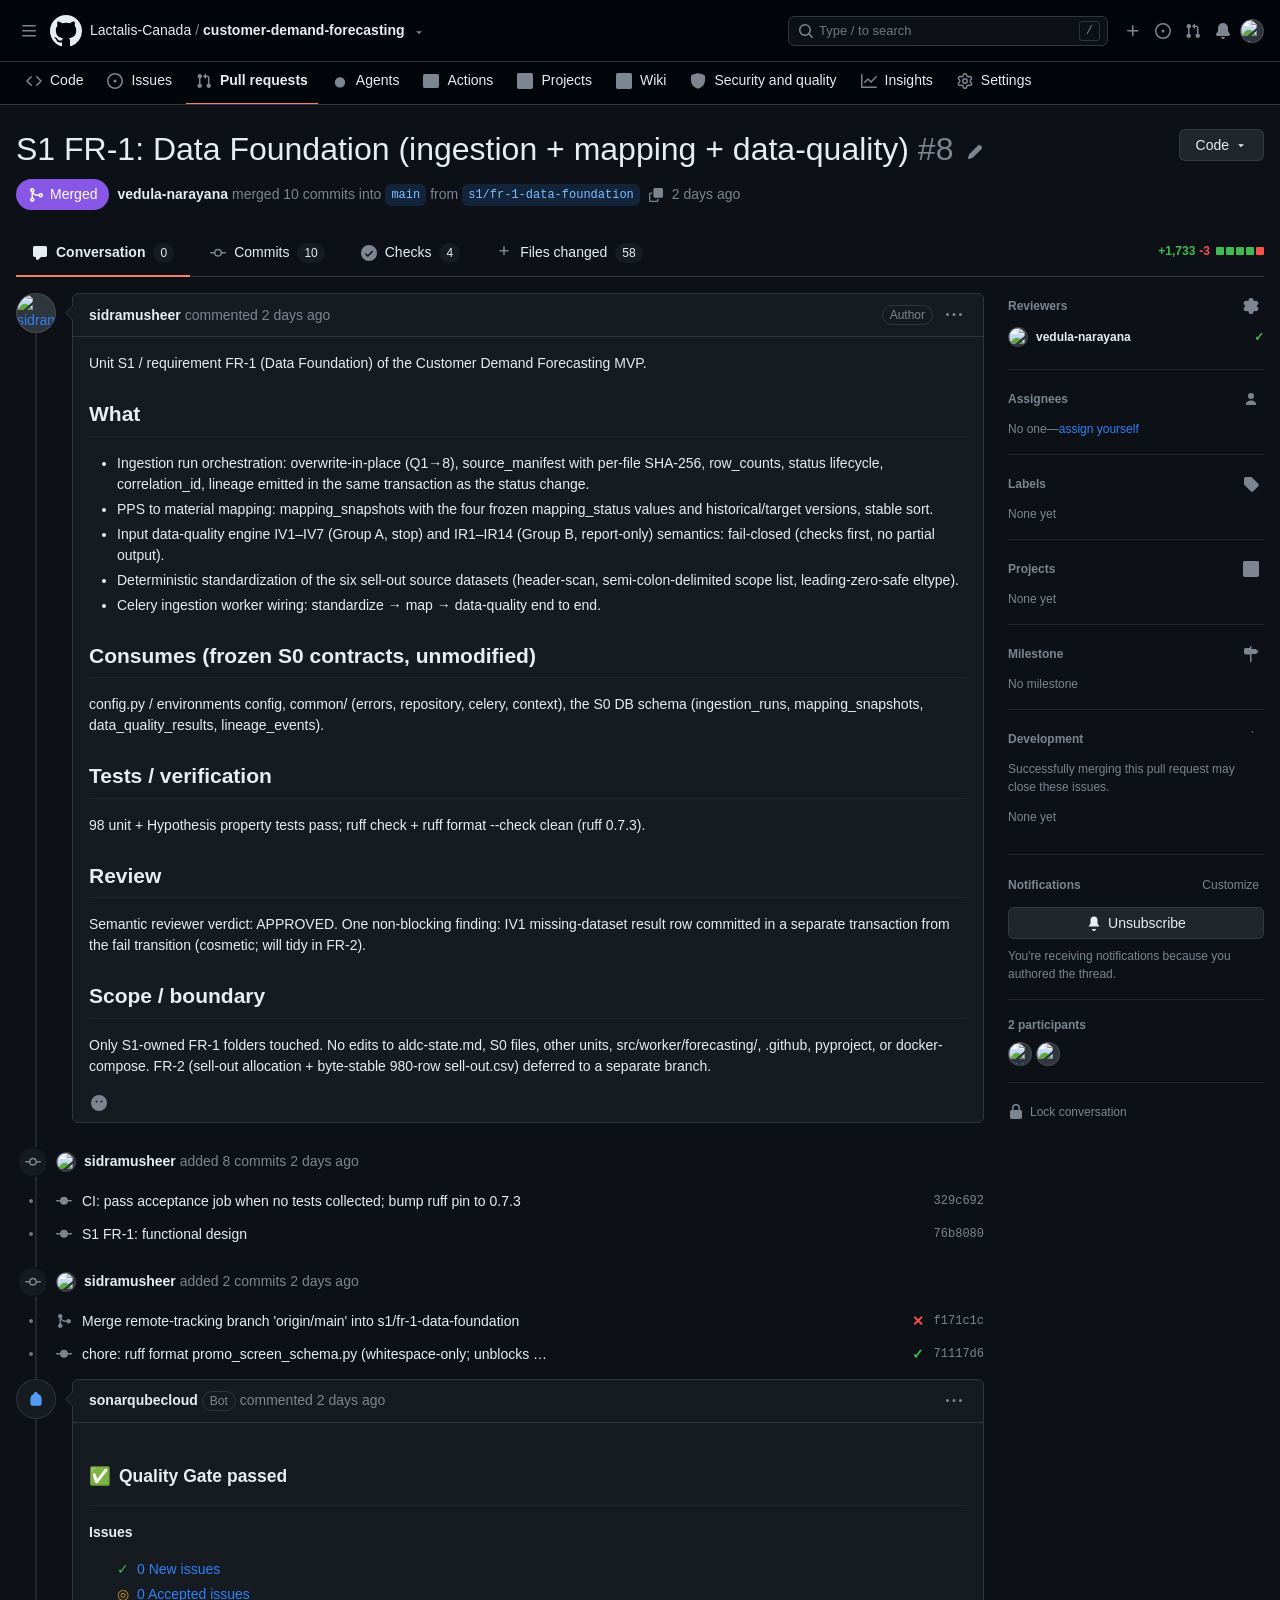
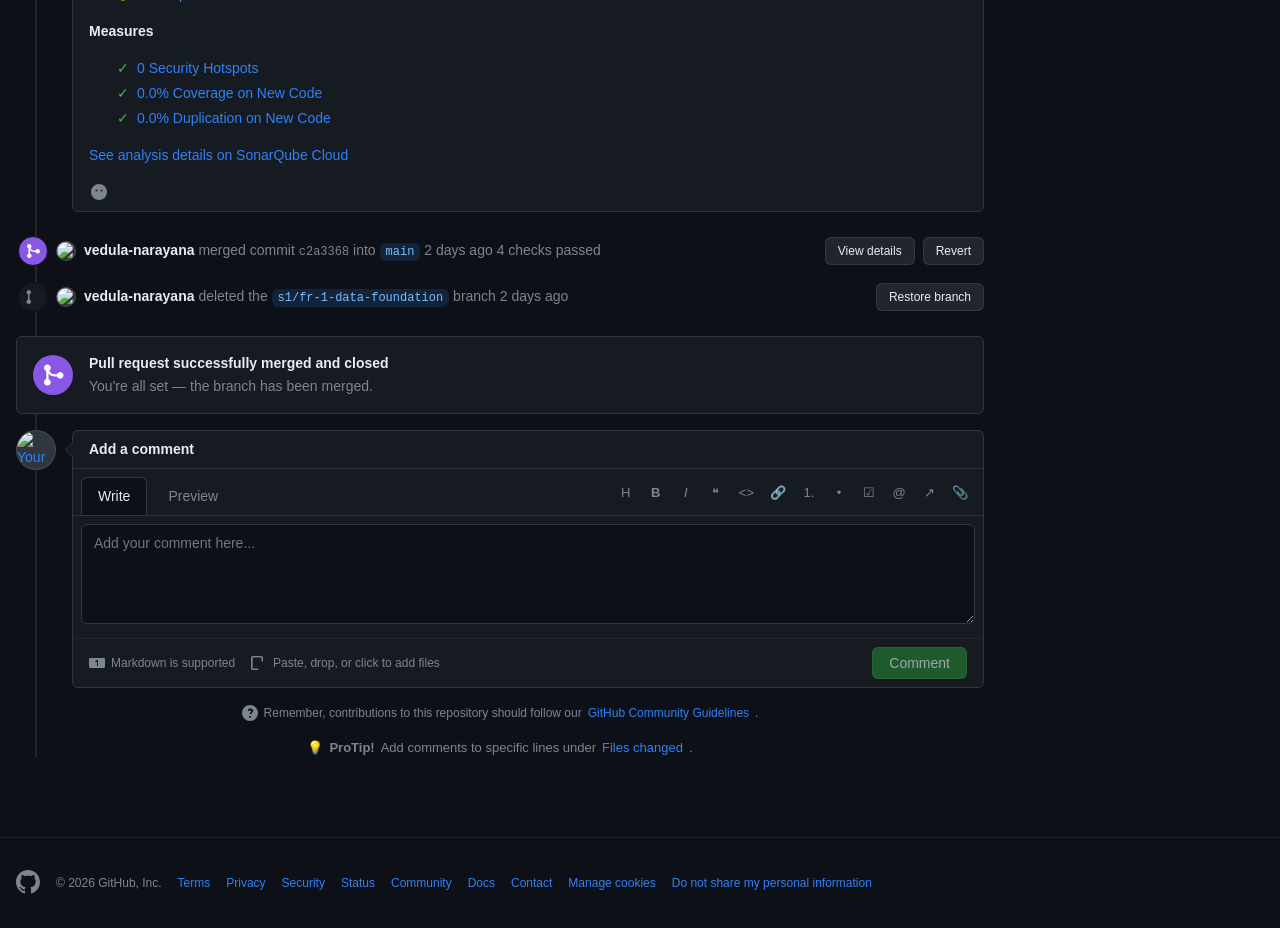
==== index.html @ 26c80333 "Add files via upload" ====
<!DOCTYPE html>
<html lang="en" data-color-mode="dark">
<head>
  <meta charset="UTF-8" />
  <meta name="viewport" content="width=device-width, initial-scale=1.0" />
  <title>S1 FR-1: Data Foundation (ingestion + mapping + data-quality) by sidramusheer · Pull Request #8</title>
  <link rel="stylesheet" href="styles.css" />
  <link rel="preconnect" href="https://fonts.googleapis.com" />
</head>
<body class="logged-in">
  <!-- ============================ GLOBAL HEADER ============================ -->
  <header class="gh-header" role="banner">
    <div class="gh-header__left">
      <button class="gh-icon-btn" aria-label="Open global navigation menu">
        <svg viewBox="0 0 16 16" width="16" height="16" aria-hidden="true"><path d="M1 2.75A.75.75 0 0 1 1.75 2h12.5a.75.75 0 0 1 0 1.5H1.75A.75.75 0 0 1 1 2.75Zm0 5A.75.75 0 0 1 1.75 7h12.5a.75.75 0 0 1 0 1.5H1.75A.75.75 0 0 1 1 7.75ZM1.75 12h12.5a.75.75 0 0 1 0 1.5H1.75a.75.75 0 0 1 0-1.5Z"/></svg>
      </button>
      <a class="gh-header__logo" href="#" aria-label="Homepage">
        <svg height="32" viewBox="0 0 16 16" width="32" aria-hidden="true"><path d="M8 0C3.58 0 0 3.58 0 8c0 3.54 2.29 6.53 5.47 7.59.4.07.55-.17.55-.38 0-.19-.01-.82-.01-1.49-2.01.37-2.53-.49-2.69-.94-.09-.23-.48-.94-.82-1.13-.28-.15-.68-.52-.01-.53.63-.01 1.08.58 1.23.82.72 1.21 1.87.87 2.33.66.07-.52.28-.87.51-1.07-1.78-.2-3.64-.89-3.64-3.95 0-.87.31-1.59.82-2.15-.08-.2-.36-1.02.08-2.12 0 0 .67-.21 2.2.82.64-.18 1.32-.27 2-.27.68 0 1.36.09 2 .27 1.53-1.04 2.2-.82 2.2-.82.44 1.1.16 1.92.08 2.12.51.56.82 1.27.82 2.15 0 3.07-1.87 3.75-3.65 3.95.29.25.54.73.54 1.48 0 1.07-.01 1.93-.01 2.2 0 .21.15.46.55.38A8.013 8.013 0 0 0 16 8c0-4.42-3.58-8-8-8Z"/></svg>
      </a>
      <nav class="gh-breadcrumb" aria-label="Repository">
        <a href="#" class="gh-breadcrumb__owner">Lactalis-Canada</a>
        <span class="gh-breadcrumb__sep">/</span>
        <a href="#" class="gh-breadcrumb__repo">customer-demand-forecasting</a>
        <button class="gh-branch-btn" aria-haspopup="true">
          <svg viewBox="0 0 16 16" width="12" height="12" aria-hidden="true"><path d="m4.427 7.427 3.396 3.396a.25.25 0 0 0 .354 0l3.396-3.396A.25.25 0 0 0 11.396 7H4.604a.25.25 0 0 0-.177.427Z"/></svg>
        </button>
      </nav>
    </div>
    <div class="gh-header__right">
      <div class="gh-search">
        <svg class="gh-search__icon" viewBox="0 0 16 16" width="16" height="16" aria-hidden="true"><path d="M10.68 11.74a6 6 0 0 1-7.922-8.982 6 6 0 0 1 8.982 7.922l3.04 3.04a.749.749 0 0 1-.326 1.275.749.749 0 0 1-.734-.215ZM11.5 7a4.499 4.499 0 1 0-8.997 0A4.499 4.499 0 0 0 11.5 7Z"/></svg>
        <input type="text" class="gh-search__input" placeholder="Type / to search" aria-label="Search" />
        <kbd class="gh-search__kbd">/</kbd>
      </div>
      <div class="gh-header__actions">
        <button class="gh-icon-btn" aria-label="Create new">
          <svg viewBox="0 0 16 16" width="16" height="16" aria-hidden="true"><path d="M7.75 2a.75.75 0 0 1 .75.75V7h4.25a.75.75 0 0 1 0 1.5H8.5v4.25a.75.75 0 0 1-1.5 0V8.5H2.75a.75.75 0 0 1 0-1.5H7V2.75A.75.75 0 0 1 7.75 2Z"/></svg>
        </button>
        <button class="gh-icon-btn" aria-label="Issues">
          <svg viewBox="0 0 16 16" width="16" height="16" aria-hidden="true"><path d="M8 9.5a1.5 1.5 0 1 0 0-3 1.5 1.5 0 0 0 0 3Z"/><path d="M8 0a8 8 0 1 1 0 16A8 8 0 0 1 8 0ZM1.5 8a6.5 6.5 0 1 0 13 0 6.5 6.5 0 0 0-13 0Z"/></svg>
        </button>
        <button class="gh-icon-btn" aria-label="Pull requests">
          <svg viewBox="0 0 16 16" width="16" height="16" aria-hidden="true"><path d="M1.5 3.25a2.25 2.25 0 1 1 3 2.122v5.256a2.251 2.251 0 1 1-1.5 0V5.372A2.25 2.25 0 0 1 1.5 3.25Zm5.677-.177L9.573.677A.25.25 0 0 1 10 .854V2.5h1A2.5 2.5 0 0 1 13.5 5v5.628a2.251 2.251 0 1 1-1.5 0V5a1 1 0 0 0-1-1h-1v1.646a.25.25 0 0 1-.427.177L7.177 3.427a.25.25 0 0 1 0-.354Z"/></svg>
        </button>
        <button class="gh-icon-btn" aria-label="Notifications">
          <svg viewBox="0 0 16 16" width="16" height="16" aria-hidden="true"><path d="M8 16a2 2 0 0 0 1.985-1.75c.017-.137-.097-.25-.235-.25h-3.5c-.138 0-.252.113-.235.25A2 2 0 0 0 8 16ZM3 5a5 5 0 0 1 10 0v2.947c0 .05.015.098.042.139l1.703 2.555A1.519 1.519 0 0 1 13.482 13H2.518a1.516 1.516 0 0 1-1.263-2.36l1.703-2.554A.255.255 0 0 0 3 7.947Z"/></svg>
        </button>
        <img class="gh-avatar gh-avatar--sm" src="https://avatars.githubusercontent.com/u/0?v=4" alt="Your avatar" onerror="this.style.background='#30363d';this.removeAttribute('src')" />
      </div>
    </div>
  </header>

  <!-- ============================ REPO NAV ============================ -->
  <nav class="gh-reponav" aria-label="Repository">
    <ul class="gh-reponav__list">
      <li><a href="#" class="gh-reponav__item"><svg viewBox="0 0 16 16" width="16" height="16" aria-hidden="true"><path d="M4.72 3.22a.75.75 0 0 1 1.06 1.06L2.06 8l3.72 3.72a.75.75 0 1 1-1.06 1.06L.47 8.53a.75.75 0 0 1 0-1.06Zm6.56 0a.75.75 0 1 0-1.06 1.06L13.94 8l-3.72 3.72a.75.75 0 1 0 1.06 1.06l4.25-4.25a.75.75 0 0 0 0-1.06Z"/></svg> Code</a></li>
      <li><a href="#" class="gh-reponav__item"><svg viewBox="0 0 16 16" width="16" height="16" aria-hidden="true"><path d="M8 9.5a1.5 1.5 0 1 0 0-3 1.5 1.5 0 0 0 0 3Z"/><path d="M8 0a8 8 0 1 1 0 16A8 8 0 0 1 8 0ZM1.5 8a6.5 6.5 0 1 0 13 0 6.5 6.5 0 0 0-13 0Z"/></svg> Issues</a></li>
      <li><a href="#" class="gh-reponav__item gh-reponav__item--active"><svg viewBox="0 0 16 16" width="16" height="16" aria-hidden="true"><path d="M1.5 3.25a2.25 2.25 0 1 1 3 2.122v5.256a2.251 2.251 0 1 1-1.5 0V5.372A2.25 2.25 0 0 1 1.5 3.25Zm5.677-.177L9.573.677A.25.25 0 0 1 10 .854V2.5h1A2.5 2.5 0 0 1 13.5 5v5.628a2.251 2.251 0 1 1-1.5 0V5a1 1 0 0 0-1-1h-1v1.646a.25.25 0 0 1-.427.177L7.177 3.427a.25.25 0 0 1 0-.354Z"/></svg> Pull requests</a></li>
      <li><a href="#" class="gh-reponav__item"><svg viewBox="0 0 16 16" width="16" height="16" aria-hidden="true"><path d="M7.998 14.5c2.832 0 5.123-2.291 5.123-5.123 0-2.832-2.291-5.123-5.123-5.123S2.875 6.545 2.875 9.377c0 2.832 2.291 5.123 5.123 5.123Z"/></svg> Agents</a></li>
      <li><a href="#" class="gh-reponav__item"><svg viewBox="0 0 16 16" width="16" height="16" aria-hidden="true"><path d="M1.75 1h12.5c.966 0 1.75.784 1.75 1.75v10.5A1.75 1.75 0 0 1 14.25 15H1.75A1.75 1.75 0 0 1 0 13.25V2.75C0 1.784.784 1 1.75 1Z"/></svg> Actions</a></li>
      <li><a href="#" class="gh-reponav__item"><svg viewBox="0 0 16 16" width="16" height="16" aria-hidden="true"><path d="M1.75 0h12.5C15.216 0 16 .784 16 1.75v12.5A1.75 1.75 0 0 1 14.25 16H1.75A1.75 1.75 0 0 1 0 14.25V1.75C0 .784.784 0 1.75 0Z"/></svg> Projects</a></li>
      <li><a href="#" class="gh-reponav__item"><svg viewBox="0 0 16 16" width="16" height="16" aria-hidden="true"><path d="M0 1.75C0 .784.784 0 1.75 0h12.5C15.216 0 16 .784 16 1.75v12.5A1.75 1.75 0 0 1 14.25 16H1.75A1.75 1.75 0 0 1 0 14.25Z"/></svg> Wiki</a></li>
      <li><a href="#" class="gh-reponav__item"><svg viewBox="0 0 16 16" width="16" height="16" aria-hidden="true"><path d="M7.467.133a1.748 1.748 0 0 1 1.066 0l5.25 1.68A1.75 1.75 0 0 1 15 3.48V7c0 1.566-.32 3.182-1.303 4.682-.983 1.498-2.585 2.813-5.032 3.855a1.697 1.697 0 0 1-1.33 0c-2.447-1.042-4.049-2.357-5.032-3.855C1.32 10.182 1 8.566 1 7V3.48a1.75 1.75 0 0 1 1.217-1.667Z"/></svg> Security and quality</a></li>
      <li><a href="#" class="gh-reponav__item"><svg viewBox="0 0 16 16" width="16" height="16" aria-hidden="true"><path d="M1.5 1.75V13.5h13.75a.75.75 0 0 1 0 1.5H.75a.75.75 0 0 1-.75-.75V1.75a.75.75 0 0 1 1.5 0Zm14.28 2.53-5.25 5.25a.75.75 0 0 1-1.06 0L7 7.06 4.28 9.78a.751.751 0 0 1-1.042-.018.751.751 0 0 1-.018-1.042l3.25-3.25a.75.75 0 0 1 1.06 0L10 7.94l4.72-4.72a.751.751 0 0 1 1.042.018.751.751 0 0 1 .018 1.042Z"/></svg> Insights</a></li>
      <li><a href="#" class="gh-reponav__item"><svg viewBox="0 0 16 16" width="16" height="16" aria-hidden="true"><path d="M8 0a8.2 8.2 0 0 1 .701.031C9.444.095 9.99.645 10.16 1.29l.288 1.107c.018.066.079.158.212.224.231.114.454.243.668.386.123.082.233.09.299.071l1.103-.303c.644-.176 1.392.021 1.82.63.27.385.506.792.704 1.218.315.675.111 1.422-.364 1.891l-.814.806c-.049.048-.098.147-.088.294.016.257.016.515 0 .772-.01.147.038.246.088.294l.814.806c.475.469.679 1.216.364 1.891a7.977 7.977 0 0 1-.704 1.217c-.428.61-1.176.807-1.82.63l-1.102-.302c-.067-.019-.177-.011-.3.071a5.909 5.909 0 0 1-.668.386c-.133.066-.194.158-.211.224l-.29 1.106c-.168.646-.715 1.196-1.458 1.26a8.006 8.006 0 0 1-1.402 0c-.743-.064-1.289-.614-1.458-1.26l-.289-1.106c-.018-.066-.079-.158-.212-.224a5.738 5.738 0 0 1-.668-.386c-.123-.082-.233-.09-.299-.071l-1.103.303c-.644.176-1.392-.021-1.82-.63a8.12 8.12 0 0 1-.704-1.218c-.315-.675-.111-1.422.363-1.891l.815-.806c.05-.048.098-.147.088-.294a6.214 6.214 0 0 1 0-.772c.01-.147-.038-.246-.088-.294l-.815-.806C.635 6.045.431 5.298.746 4.623a7.92 7.92 0 0 1 .704-1.217c.428-.61 1.176-.807 1.82-.63l1.102.302c.067.019.177.011.3-.071.214-.143.437-.272.668-.386.133-.066.194-.158.211-.224l.29-1.106C6.009.645 6.556.095 7.299.03 7.53.01 7.764 0 8 0Zm-.571 1.525c-.036.003-.108.036-.137.146l-.289 1.105c-.147.561-.549.967-.998 1.189-.173.086-.34.183-.5.29-.417.278-.97.423-1.529.27l-1.103-.303c-.109-.03-.175.016-.195.045-.22.312-.412.644-.573.99-.014.031-.021.11.059.19l.815.806c.411.406.562.957.53 1.456a4.709 4.709 0 0 0 0 .582c.032.499-.119 1.05-.53 1.456l-.815.806c-.081.08-.073.159-.059.19.162.346.353.677.573.989.02.03.085.076.195.046l1.102-.303c.56-.153 1.113-.008 1.53.27.161.107.328.204.501.29.447.222.85.629.997 1.189l.289 1.105c.029.109.101.143.137.146a6.6 6.6 0 0 0 1.142 0c.036-.003.108-.036.137-.146l.289-1.105c.147-.561.549-.967.998-1.189.173-.086.34-.183.5-.29.417-.278.97-.423 1.529-.27l1.103.303c.109.029.175-.016.195-.045.22-.313.411-.644.573-.99.014-.031.021-.11-.059-.19l-.815-.806c-.411-.406-.562-.957-.53-1.456a4.709 4.709 0 0 0 0-.582c-.032-.499.119-1.05.53-1.456l.815-.806c.081-.08.073-.159.059-.19a6.464 6.464 0 0 0-.573-.989c-.02-.03-.085-.076-.195-.046l-1.102.303c-.56.153-1.113.008-1.53-.27a4.44 4.44 0 0 0-.501-.29c-.447-.222-.85-.629-.997-1.189l-.289-1.105c-.029-.11-.101-.143-.137-.146a6.6 6.6 0 0 0-1.142 0ZM11 8a3 3 0 1 1-6 0 3 3 0 0 1 6 0ZM9.5 8a1.5 1.5 0 1 0-3.001.001A1.5 1.5 0 0 0 9.5 8Z"/></svg> Settings</a></li>
    </ul>
  </nav>

  <!-- ============================ MAIN ============================ -->
  <main class="gh-main" id="start-of-content">
    <!-- PR Title header -->
    <div class="pr-header">
      <div class="pr-header__title-row">
        <h1 class="pr-header__title">
          S1 FR-1: Data Foundation (ingestion + mapping + data-quality)
          <span class="pr-header__number">#8</span>
          <button class="gh-icon-btn pr-header__edit" aria-label="Edit title">
            <svg viewBox="0 0 16 16" width="16" height="16" aria-hidden="true"><path d="M11.013 1.427a1.75 1.75 0 0 1 2.474 0l1.086 1.086a1.75 1.75 0 0 1 0 2.474l-8.61 8.61c-.21.21-.47.364-.756.445l-3.251.93a.75.75 0 0 1-.927-.928l.929-3.25c.081-.286.235-.547.445-.758l8.61-8.61Z"/></svg>
          </button>
        </h1>
        <button class="btn btn--default pr-header__code">
          Code
          <svg viewBox="0 0 16 16" width="12" height="12" aria-hidden="true"><path d="m4.427 7.427 3.396 3.396a.25.25 0 0 0 .354 0l3.396-3.396A.25.25 0 0 0 11.396 7H4.604a.25.25 0 0 0-.177.427Z"/></svg>
        </button>
      </div>
      <div class="pr-header__meta">
        <span class="state-badge state-badge--merged">
          <svg viewBox="0 0 16 16" width="16" height="16" aria-hidden="true"><path d="M5.45 5.154A4.25 4.25 0 0 0 9.25 7.5h1.378a2.251 2.251 0 1 1 0 1.5H9.25A5.734 5.734 0 0 1 5 7.123v3.505a2.25 2.25 0 1 1-1.5 0V5.372a2.25 2.25 0 1 1 1.95-.218ZM4.25 13.5a.75.75 0 1 0 0-1.5.75.75 0 0 0 0 1.5Zm8.5-4.5a.75.75 0 1 0 0-1.5.75.75 0 0 0 0 1.5ZM5 3.25a.75.75 0 1 0-1.5 0 .75.75 0 0 0 1.5 0Z"/></svg>
          Merged
        </span>
        <span class="pr-header__meta-text">
          <a href="#" class="link-user">vedula-narayana</a> merged 10 commits into
          <span class="branch-ref">main</span> from
          <span class="branch-ref">s1/fr-1-data-foundation</span>
          <button class="gh-icon-btn pr-header__copy" aria-label="Copy branch name">
            <svg viewBox="0 0 16 16" width="14" height="14" aria-hidden="true"><path d="M0 6.75C0 5.784.784 5 1.75 5h1.5a.75.75 0 0 1 0 1.5h-1.5a.25.25 0 0 0-.25.25v7.5c0 .138.112.25.25.25h7.5a.25.25 0 0 0 .25-.25v-1.5a.75.75 0 0 1 1.5 0v1.5A1.75 1.75 0 0 1 9.25 16h-7.5A1.75 1.75 0 0 1 0 14.25Z"/><path d="M5 1.75C5 .784 5.784 0 6.75 0h7.5C15.216 0 16 .784 16 1.75v7.5A1.75 1.75 0 0 1 14.25 11h-7.5A1.75 1.75 0 0 1 5 9.25Z"/></svg>
          </button>
          <span class="pr-header__time">2 days ago</span>
        </span>
      </div>
    </div>

    <!-- PR sub-tabs -->
    <nav class="pr-tabs" aria-label="Pull request">
      <ul class="pr-tabs__list">
        <li><a href="#" class="pr-tabs__item pr-tabs__item--active">
          <svg viewBox="0 0 16 16" width="16" height="16" aria-hidden="true"><path d="M1 2.75C1 1.784 1.784 1 2.75 1h10.5c.966 0 1.75.784 1.75 1.75v7.5A1.75 1.75 0 0 1 13.25 12H9.06l-2.573 2.573A1.458 1.458 0 0 1 4 13.543V12H2.75A1.75 1.75 0 0 1 1 10.25Z"/></svg>
          Conversation <span class="counter">0</span></a></li>
        <li><a href="#" class="pr-tabs__item">
          <svg viewBox="0 0 16 16" width="16" height="16" aria-hidden="true"><path d="M11.93 8.5a4.002 4.002 0 0 1-7.86 0H.75a.75.75 0 0 1 0-1.5h3.32a4.002 4.002 0 0 1 7.86 0h3.32a.75.75 0 0 1 0 1.5Zm-1.43-.75a2.5 2.5 0 1 0-5 0 2.5 2.5 0 0 0 5 0Z"/></svg>
          Commits <span class="counter">10</span></a></li>
        <li><a href="#" class="pr-tabs__item">
          <svg viewBox="0 0 16 16" width="16" height="16" aria-hidden="true"><path d="M8 0a8 8 0 1 1 0 16A8 8 0 0 1 8 0Zm3.78 5.97a.751.751 0 0 0-1.06 0L6.75 9.94 5.28 8.47a.751.751 0 0 0-1.06 1.06l2 2a.75.75 0 0 0 1.06 0l4.5-4.5a.751.751 0 0 0 0-1.06Z"/></svg>
          Checks <span class="counter">4</span></a></li>
        <li><a href="#" class="pr-tabs__item">
          <svg viewBox="0 0 16 16" width="16" height="16" aria-hidden="true"><path d="M8.75 1.75V5H12a.75.75 0 0 1 0 1.5H8.75v3.25a.75.75 0 0 1-1.5 0V6.5H4A.75.75 0 0 1 4 5h3.25V1.75a.75.75 0 0 1 1.5 0Z"/></svg>
          Files changed <span class="counter">58</span></a></li>
      </ul>
      <div class="pr-tabs__diffstat">
        <span class="diffstat-added">+1,733</span>
        <span class="diffstat-removed">-3</span>
        <span class="diffstat-bar"><span class="diffstat-block diffstat-block--add"></span><span class="diffstat-block diffstat-block--add"></span><span class="diffstat-block diffstat-block--add"></span><span class="diffstat-block diffstat-block--add"></span><span class="diffstat-block diffstat-block--del"></span></span>
      </div>
    </nav>

    <!-- Layout: timeline + sidebar -->
    <div class="pr-layout">
      <!-- ============================ TIMELINE ============================ -->
      <section class="pr-timeline" aria-label="Conversation">

        <!-- Opening comment -->
        <article class="timeline-comment">
          <a href="#" class="timeline-comment__avatar"><img class="gh-avatar" src="https://avatars.githubusercontent.com/u/9919?v=4" alt="sidramusheer" onerror="this.style.background='#30363d';this.removeAttribute('src')" /></a>
          <div class="comment-box">
            <div class="comment-box__header">
              <span class="comment-box__meta"><a href="#" class="link-user">sidramusheer</a> commented <span class="comment-box__time">2 days ago</span></span>
              <div class="comment-box__actions">
                <span class="label label--author">Author</span>
                <button class="gh-icon-btn" aria-label="Comment actions"><svg viewBox="0 0 16 16" width="16" height="16" aria-hidden="true"><path d="M8 9a1.5 1.5 0 1 0 0-3 1.5 1.5 0 0 0 0 3ZM1.5 9a1.5 1.5 0 1 0 0-3 1.5 1.5 0 0 0 0 3Zm13 0a1.5 1.5 0 1 0 0-3 1.5 1.5 0 0 0 0 3Z"/></svg></button>
              </div>
            </div>
            <div class="comment-box__body markdown-body">
              <p>Unit S1 / requirement FR-1 (Data Foundation) of the Customer Demand Forecasting MVP.</p>

              <h2>What</h2>
              <ul>
                <li>Ingestion run orchestration: overwrite-in-place (Q1→8), source_manifest with per-file SHA-256, row_counts, status lifecycle, correlation_id, lineage emitted in the same transaction as the status change.</li>
                <li>PPS to material mapping: mapping_snapshots with the four frozen mapping_status values and historical/target versions, stable sort.</li>
                <li>Input data-quality engine IV1–IV7 (Group A, stop) and IR1–IR14 (Group B, report-only) semantics: fail-closed (checks first, no partial output).</li>
                <li>Deterministic standardization of the six sell-out source datasets (header-scan, semi-colon-delimited scope list, leading-zero-safe eltype).</li>
                <li>Celery ingestion worker wiring: standardize → map → data-quality end to end.</li>
              </ul>

              <h2>Consumes (frozen S0 contracts, unmodified)</h2>
              <p>config.py / environments config, common/ (errors, repository, celery, context), the S0 DB schema (ingestion_runs, mapping_snapshots, data_quality_results, lineage_events).</p>

              <h2>Tests / verification</h2>
              <p>98 unit + Hypothesis property tests pass; ruff check + ruff format --check clean (ruff 0.7.3).</p>

              <h2>Review</h2>
              <p>Semantic reviewer verdict: APPROVED. One non-blocking finding: IV1 missing-dataset result row committed in a separate transaction from the fail transition (cosmetic; will tidy in FR-2).</p>

              <h2>Scope / boundary</h2>
              <p>Only S1-owned FR-1 folders touched. No edits to aldc-state.md, S0 files, other units, src/worker/forecasting/, .github, pyproject, or docker-compose. FR-2 (sell-out allocation + byte-stable 980-row sell-out.csv) deferred to a separate branch.</p>
            </div>
            <div class="comment-box__reactions">
              <button class="reaction-add" aria-label="Add reaction">
                <svg viewBox="0 0 16 16" width="16" height="16" aria-hidden="true"><path d="M8 0a8 8 0 1 1 0 16A8 8 0 0 1 8 0ZM5.5 7.5a1 1 0 1 0 0-2 1 1 0 0 0 0 2Zm5 0a1 1 0 1 0 0-2 1 1 0 0 0 0 2ZM5.32 9.636a.75.75 0 0 1 1.038.175l.007.009c.103.118.22.222.35.31.264.178.683.37 1.285.37.602 0 1.02-.192 1.285-.37.13-.088.247-.192.35-.31l.007-.008a.75.75 0 0 1 1.222.87l-.022.029a3.681 3.681 0 0 1-.587.521A3.635 3.635 0 0 1 8 12.178c-.959 0-1.69-.343-2.218-.706a3.681 3.681 0 0 1-.609-.55.75.75 0 0 1 .147-1.286Z"/></svg>
              </button>
            </div>
          </div>
        </article>

        <!-- Added commits event -->
        <div class="timeline-event">
          <span class="timeline-event__icon"><svg viewBox="0 0 16 16" width="16" height="16" aria-hidden="true"><path d="M11.93 8.5a4.002 4.002 0 0 1-7.86 0H.75a.75.75 0 0 1 0-1.5h3.32a4.002 4.002 0 0 1 7.86 0h3.32a.75.75 0 0 1 0 1.5Zm-1.43-.75a2.5 2.5 0 1 0-5 0 2.5 2.5 0 0 0 5 0Z"/></svg></span>
          <img class="gh-avatar gh-avatar--xs" src="https://avatars.githubusercontent.com/u/9919?v=4" alt="sidramusheer" onerror="this.style.background='#30363d';this.removeAttribute('src')" />
          <span class="timeline-event__text"><a href="#" class="link-user">sidramusheer</a> added 8 commits <span class="timeline-event__time">2 days ago</span></span>
        </div>

        <!-- Commit rows -->
        <ul class="commit-list">
          <li class="commit-row">
            <span class="commit-row__dot"></span>
            <span class="commit-row__icon"><svg viewBox="0 0 16 16" width="16" height="16" aria-hidden="true"><path d="M11.93 8.5a4.002 4.002 0 0 1-7.86 0H.75a.75.75 0 0 1 0-1.5h3.32a4.002 4.002 0 0 1 7.86 0h3.32a.75.75 0 0 1 0 1.5Z"/></svg></span>
            <a href="#" class="commit-row__msg">CI: pass acceptance job when no tests collected; bump ruff pin to 0.7.3</a>
            <code class="commit-row__sha">329c692</code>
          </li>
          <li class="commit-row">
            <span class="commit-row__dot"></span>
            <span class="commit-row__icon"><svg viewBox="0 0 16 16" width="16" height="16" aria-hidden="true"><path d="M11.93 8.5a4.002 4.002 0 0 1-7.86 0H.75a.75.75 0 0 1 0-1.5h3.32a4.002 4.002 0 0 1 7.86 0h3.32a.75.75 0 0 1 0 1.5Z"/></svg></span>
            <a href="#" class="commit-row__msg">S1 FR-1: functional design</a>
            <code class="commit-row__sha">76b8080</code>
          </li>
        </ul>

        <!-- Added commits event 2 -->
        <div class="timeline-event">
          <span class="timeline-event__icon"><svg viewBox="0 0 16 16" width="16" height="16" aria-hidden="true"><path d="M11.93 8.5a4.002 4.002 0 0 1-7.86 0H.75a.75.75 0 0 1 0-1.5h3.32a4.002 4.002 0 0 1 7.86 0h3.32a.75.75 0 0 1 0 1.5Zm-1.43-.75a2.5 2.5 0 1 0-5 0 2.5 2.5 0 0 0 5 0Z"/></svg></span>
          <img class="gh-avatar gh-avatar--xs" src="https://avatars.githubusercontent.com/u/9919?v=4" alt="sidramusheer" onerror="this.style.background='#30363d';this.removeAttribute('src')" />
          <span class="timeline-event__text"><a href="#" class="link-user">sidramusheer</a> added 2 commits <span class="timeline-event__time">2 days ago</span></span>
        </div>

        <ul class="commit-list">
          <li class="commit-row">
            <span class="commit-row__dot"></span>
            <span class="commit-row__icon"><svg viewBox="0 0 16 16" width="16" height="16" aria-hidden="true"><path d="M5.45 5.154A4.25 4.25 0 0 0 9.25 7.5h1.378a2.251 2.251 0 1 1 0 1.5H9.25A5.734 5.734 0 0 1 5 7.123v3.505a2.25 2.25 0 1 1-1.5 0V5.372a2.25 2.25 0 1 1 1.95-.218Z"/></svg></span>
            <a href="#" class="commit-row__msg">Merge remote-tracking branch 'origin/main' into s1/fr-1-data-foundation</a>
            <span class="commit-row__check commit-row__check--fail" title="Some checks failed">✕</span>
            <code class="commit-row__sha">f171c1c</code>
          </li>
          <li class="commit-row">
            <span class="commit-row__dot"></span>
            <span class="commit-row__icon"><svg viewBox="0 0 16 16" width="16" height="16" aria-hidden="true"><path d="M11.93 8.5a4.002 4.002 0 0 1-7.86 0H.75a.75.75 0 0 1 0-1.5h3.32a4.002 4.002 0 0 1 7.86 0h3.32a.75.75 0 0 1 0 1.5Z"/></svg></span>
            <a href="#" class="commit-row__msg">chore: ruff format promo_screen_schema.py (whitespace-only; unblocks …</a>
            <span class="commit-row__check commit-row__check--pass" title="All checks passed">✓</span>
            <code class="commit-row__sha">71117d6</code>
          </li>
        </ul>

        <!-- Bot comment (SonarQube) -->
        <article class="timeline-comment">
          <a href="#" class="timeline-comment__avatar"><span class="gh-avatar gh-avatar--bot"><svg viewBox="0 0 16 16" width="18" height="18" aria-hidden="true"><path d="M8 1.5a2 2 0 0 0-1 3.732V7a.75.75 0 0 0 1.5 0V5.232A2 2 0 0 0 8 1.5Z"/><path d="M3 8a5 5 0 0 1 10 0v4a2 2 0 0 1-2 2H5a2 2 0 0 1-2-2Z"/></svg></span></a>
          <div class="comment-box">
            <div class="comment-box__header">
              <span class="comment-box__meta"><a href="#" class="link-user">sonarqubecloud</a> <span class="label label--bot">Bot</span> commented <span class="comment-box__time">2 days ago</span></span>
              <div class="comment-box__actions">
                <button class="gh-icon-btn" aria-label="Comment actions"><svg viewBox="0 0 16 16" width="16" height="16" aria-hidden="true"><path d="M8 9a1.5 1.5 0 1 0 0-3 1.5 1.5 0 0 0 0 3ZM1.5 9a1.5 1.5 0 1 0 0-3 1.5 1.5 0 0 0 0 3Zm13 0a1.5 1.5 0 1 0 0-3 1.5 1.5 0 0 0 0 3Z"/></svg></button>
              </div>
            </div>
            <div class="comment-box__body markdown-body">
              <h3 class="quality-gate"><span class="quality-gate__check">✅</span> Quality Gate passed</h3>
              <hr />
              <p class="quality-section-title">Issues</p>
              <ul class="icon-list">
                <li><span class="icon-pass">✓</span> <a href="#" class="link">0 New issues</a></li>
                <li><span class="icon-accepted">◎</span> <a href="#" class="link">0 Accepted issues</a></li>
              </ul>
              <p class="quality-section-title">Measures</p>
              <ul class="icon-list">
                <li><span class="icon-pass">✓</span> <a href="#" class="link">0 Security Hotspots</a></li>
                <li><span class="icon-pass">✓</span> <a href="#" class="link">0.0% Coverage on New Code</a></li>
                <li><span class="icon-pass">✓</span> <a href="#" class="link">0.0% Duplication on New Code</a></li>
              </ul>
              <p><a href="#" class="link">See analysis details on SonarQube Cloud</a></p>
            </div>
            <div class="comment-box__reactions">
              <button class="reaction-add" aria-label="Add reaction">
                <svg viewBox="0 0 16 16" width="16" height="16" aria-hidden="true"><path d="M8 0a8 8 0 1 1 0 16A8 8 0 0 1 8 0ZM5.5 7.5a1 1 0 1 0 0-2 1 1 0 0 0 0 2Zm5 0a1 1 0 1 0 0-2 1 1 0 0 0 0 2Z"/></svg>
              </button>
            </div>
          </div>
        </article>

        <!-- Merged event -->
        <div class="timeline-event timeline-event--merge">
          <span class="timeline-event__icon timeline-event__icon--merge"><svg viewBox="0 0 16 16" width="16" height="16" aria-hidden="true"><path d="M5.45 5.154A4.25 4.25 0 0 0 9.25 7.5h1.378a2.251 2.251 0 1 1 0 1.5H9.25A5.734 5.734 0 0 1 5 7.123v3.505a2.25 2.25 0 1 1-1.5 0V5.372a2.25 2.25 0 1 1 1.95-.218Z"/></svg></span>
          <img class="gh-avatar gh-avatar--xs" src="https://avatars.githubusercontent.com/u/0?v=4" alt="vedula-narayana" onerror="this.style.background='#30363d';this.removeAttribute('src')" />
          <span class="timeline-event__text"><a href="#" class="link-user">vedula-narayana</a> merged commit <code class="inline-sha">c2a3368</code> into <span class="branch-ref">main</span> <span class="timeline-event__time">2 days ago</span> <span class="checks-passed">4 checks passed</span></span>
          <div class="timeline-event__actions">
            <button class="btn btn--sm">View details</button>
            <button class="btn btn--sm">Revert</button>
          </div>
        </div>

        <!-- Branch deleted event -->
        <div class="timeline-event">
          <span class="timeline-event__icon"><svg viewBox="0 0 16 16" width="16" height="16" aria-hidden="true"><path d="M1.5 3.25a2.25 2.25 0 1 1 3 2.122v5.256a2.251 2.251 0 1 1-1.5 0V5.372A2.25 2.25 0 0 1 1.5 3.25Z"/></svg></span>
          <img class="gh-avatar gh-avatar--xs" src="https://avatars.githubusercontent.com/u/0?v=4" alt="vedula-narayana" onerror="this.style.background='#30363d';this.removeAttribute('src')" />
          <span class="timeline-event__text"><a href="#" class="link-user">vedula-narayana</a> deleted the <span class="branch-ref">s1/fr-1-data-foundation</span> branch <span class="timeline-event__time">2 days ago</span></span>
          <div class="timeline-event__actions">
            <button class="btn btn--sm">Restore branch</button>
          </div>
        </div>

        <!-- Merge banner -->
        <div class="merge-banner">
          <span class="merge-banner__icon"><svg viewBox="0 0 16 16" width="24" height="24" aria-hidden="true"><path d="M5.45 5.154A4.25 4.25 0 0 0 9.25 7.5h1.378a2.251 2.251 0 1 1 0 1.5H9.25A5.734 5.734 0 0 1 5 7.123v3.505a2.25 2.25 0 1 1-1.5 0V5.372a2.25 2.25 0 1 1 1.95-.218Z"/></svg></span>
          <div class="merge-banner__text">
            <strong>Pull request successfully merged and closed</strong>
            <p>You're all set — the branch has been merged.</p>
          </div>
        </div>

        <!-- Add a comment -->
        <article class="timeline-comment timeline-comment--new">
          <a href="#" class="timeline-comment__avatar"><img class="gh-avatar" src="https://avatars.githubusercontent.com/u/0?v=4" alt="Your avatar" onerror="this.style.background='#30363d';this.removeAttribute('src')" /></a>
          <div class="comment-form">
            <div class="comment-form__header">Add a comment</div>
            <div class="comment-form__tabs">
              <button class="comment-form__tab comment-form__tab--active" data-tab="write">Write</button>
              <button class="comment-form__tab" data-tab="preview">Preview</button>
              <div class="comment-form__toolbar" aria-label="Formatting tools">
                <button class="md-btn" title="Heading" aria-label="Heading">H</button>
                <button class="md-btn" title="Bold" aria-label="Bold"><strong>B</strong></button>
                <button class="md-btn" title="Italic" aria-label="Italic"><em>I</em></button>
                <button class="md-btn" title="Quote" aria-label="Quote">&#10077;</button>
                <button class="md-btn" title="Code" aria-label="Code">&lt;&gt;</button>
                <button class="md-btn" title="Link" aria-label="Link">🔗</button>
                <button class="md-btn" title="Numbered list" aria-label="Numbered list">1.</button>
                <button class="md-btn" title="Bulleted list" aria-label="Bulleted list">•</button>
                <button class="md-btn" title="Task list" aria-label="Task list">☑</button>
                <button class="md-btn" title="Mention" aria-label="Mention">@</button>
                <button class="md-btn" title="Reference" aria-label="Reference">↗</button>
                <button class="md-btn" title="Attach" aria-label="Attach">📎</button>
              </div>
            </div>
            <div class="comment-form__body">
              <textarea class="comment-form__textarea" data-pane="write" placeholder="Add your comment here..." aria-label="Comment body"></textarea>
              <div class="comment-form__preview markdown-body" data-pane="preview" hidden><p class="comment-form__preview-empty">Nothing to preview</p></div>
            </div>
            <div class="comment-form__footer">
              <span class="comment-form__hint">
                <svg viewBox="0 0 16 16" width="16" height="16" aria-hidden="true"><path d="M14.85 3c.63 0 1.15.52 1.14 1.15v7.7c0 .63-.51 1.15-1.15 1.15H1.15C.52 13 0 12.48 0 11.84V4.15C0 3.52.52 3 1.15 3ZM9 11V5H7.5L6 6.25l.75 1L8 6.5V11Z"/></svg>
                Markdown is supported
              </span>
              <span class="comment-form__hint">
                <svg viewBox="0 0 16 16" width="16" height="16" aria-hidden="true"><path d="M1.75 2.5h8.5a.25.25 0 0 1 .25.25v3.25a.75.75 0 0 0 1.5 0V2.75A1.75 1.75 0 0 0 10.25 1h-8.5A1.75 1.75 0 0 0 0 2.75v10.5C0 14.216.784 15 1.75 15h5a.75.75 0 0 0 0-1.5h-5a.25.25 0 0 1-.25-.25Z"/></svg>
                Paste, drop, or click to add files
              </span>
              <button class="btn btn--primary comment-form__submit" disabled>Comment</button>
            </div>
          </div>
        </article>

        <p class="pr-footnote">
          <svg viewBox="0 0 16 16" width="16" height="16" aria-hidden="true"><path d="M8 0a8 8 0 1 1 0 16A8 8 0 0 1 8 0ZM6.92 6.085c.081-.16.19-.299.34-.398.145-.097.371-.187.869-.187.75 0 1.132.313 1.132.731 0 .241-.1.396-.422.692l-.387.344c-.52.464-.591.86-.591 1.333a.75.75 0 0 0 1.5 0c0-.264.034-.355.5-.772l.359-.319c.431-.395.941-.964.941-1.878 0-1.12-1.042-2.231-2.632-2.231-.698 0-1.252.141-1.698.436-.447.293-.73.704-.893 1.015a.75.75 0 0 0 1.332.69ZM9 12a1 1 0 1 0-2 0 1 1 0 0 0 2 0Z"/></svg>
          Remember, contributions to this repository should follow our <a href="#" class="link">GitHub Community Guidelines</a>.
        </p>
        <p class="pr-footnote pr-footnote--tip">
          💡 <strong>ProTip!</strong> Add comments to specific lines under <a href="#" class="link">Files changed</a>.
        </p>
      </section>

      <!-- ============================ SIDEBAR ============================ -->
      <aside class="pr-sidebar" aria-label="Pull request metadata">
        <div class="sidebar-section">
          <div class="sidebar-section__header">
            <span>Reviewers</span>
            <button class="gh-icon-btn" aria-label="Edit reviewers"><svg viewBox="0 0 16 16" width="16" height="16" aria-hidden="true"><path d="M8 0a8.2 8.2 0 0 1 .701.031C9.444.095 9.99.645 10.16 1.29l.288 1.107c.018.066.079.158.212.224.231.114.454.243.668.386.123.082.233.09.299.071l1.103-.303c.644-.176 1.392.021 1.82.63.27.385.506.792.704 1.218.315.675.111 1.422-.364 1.891l-.814.806c-.049.048-.098.147-.088.294.016.257.016.515 0 .772-.01.147.038.246.088.294l.814.806c.475.469.679 1.216.364 1.891a7.977 7.977 0 0 1-.704 1.217c-.428.61-1.176.807-1.82.63l-1.102-.302c-.067-.019-.177-.011-.3.071a5.909 5.909 0 0 1-.668.386c-.133.066-.194.158-.211.224l-.29 1.106c-.168.646-.715 1.196-1.458 1.26a8.006 8.006 0 0 1-1.402 0c-.743-.064-1.289-.614-1.458-1.26l-.289-1.106c-.018-.066-.079-.158-.212-.224a5.738 5.738 0 0 1-.668-.386c-.123-.082-.233-.09-.299-.071l-1.103.303c-.644.176-1.392-.021-1.82-.63a8.12 8.12 0 0 1-.704-1.218c-.315-.675-.111-1.422.363-1.891l.815-.806c.05-.048.098-.147.088-.294a6.214 6.214 0 0 1 0-.772c.01-.147-.038-.246-.088-.294l-.815-.806C.635 6.045.431 5.298.746 4.623a7.92 7.92 0 0 1 .704-1.217c.428-.61 1.176-.807 1.82-.63l1.102.302c.067.019.177.011.3-.071.214-.143.437-.272.668-.386.133-.066.194-.158.211-.224l.29-1.106C6.009.645 6.556.095 7.299.03 7.53.01 7.764 0 8 0Z"/></svg></button>
          </div>
          <div class="sidebar-section__body">
            <div class="reviewer-row">
              <span class="reviewer-row__user"><img class="gh-avatar gh-avatar--xs" src="https://avatars.githubusercontent.com/u/0?v=4" alt="vedula-narayana" onerror="this.style.background='#30363d';this.removeAttribute('src')" /> <a href="#" class="link-user">vedula-narayana</a></span>
              <span class="reviewer-row__status reviewer-row__status--approved" title="Approved these changes">✓</span>
            </div>
          </div>
        </div>

        <div class="sidebar-section">
          <div class="sidebar-section__header"><span>Assignees</span><button class="gh-icon-btn" aria-label="Edit assignees"><svg viewBox="0 0 16 16" width="16" height="16" aria-hidden="true"><path d="M8 8a3 3 0 1 0 0-6 3 3 0 0 0 0 6Zm0 1.5c-2.5 0-5 1.25-5 3.5v1h10v-1c0-2.25-2.5-3.5-5-3.5Z"/></svg></button></div>
          <div class="sidebar-section__body sidebar-section__body--muted">No one—<a href="#" class="link">assign yourself</a></div>
        </div>

        <div class="sidebar-section">
          <div class="sidebar-section__header"><span>Labels</span><button class="gh-icon-btn" aria-label="Edit labels"><svg viewBox="0 0 16 16" width="16" height="16" aria-hidden="true"><path d="M1 7.775V2.75C1 1.784 1.784 1 2.75 1h5.025c.464 0 .91.184 1.238.513l6.25 6.25a1.75 1.75 0 0 1 0 2.474l-5.026 5.026a1.75 1.75 0 0 1-2.474 0l-6.25-6.25A1.752 1.752 0 0 1 1 7.775Z"/></svg></button></div>
          <div class="sidebar-section__body sidebar-section__body--muted">None yet</div>
        </div>

        <div class="sidebar-section">
          <div class="sidebar-section__header"><span>Projects</span><button class="gh-icon-btn" aria-label="Edit projects"><svg viewBox="0 0 16 16" width="16" height="16" aria-hidden="true"><path d="M1.75 0h12.5C15.216 0 16 .784 16 1.75v12.5A1.75 1.75 0 0 1 14.25 16H1.75A1.75 1.75 0 0 1 0 14.25V1.75C0 .784.784 0 1.75 0Z"/></svg></button></div>
          <div class="sidebar-section__body sidebar-section__body--muted">None yet</div>
        </div>

        <div class="sidebar-section">
          <div class="sidebar-section__header"><span>Milestone</span><button class="gh-icon-btn" aria-label="Edit milestone"><svg viewBox="0 0 16 16" width="16" height="16" aria-hidden="true"><path d="M7.75 0a.75.75 0 0 1 .75.75V3h3.634c.414 0 .814.147 1.13.414l1.84 1.563a.75.75 0 0 1 0 1.146l-1.84 1.563a1.75 1.75 0 0 1-1.13.414H8.5v7.5a.75.75 0 0 1-1.5 0V8.5H2.75A1.75 1.75 0 0 1 1 6.75v-3C1 2.784 1.784 2 2.75 2H7V.75A.75.75 0 0 1 7.75 0Z"/></svg></button></div>
          <div class="sidebar-section__body sidebar-section__body--muted">No milestone</div>
        </div>

        <div class="sidebar-section">
          <div class="sidebar-section__header"><span>Development</span><button class="gh-icon-btn" aria-label="Edit development"><svg viewBox="0 0 16 16" width="16" height="16" aria-hidden="true"><path d="M8 0a8.2 8.2 0 0 1 .701.031C9.444.095 9.99.645 10.16 1.29l.288 1.107c.018.066.079.158.212.224Z"/></svg></button></div>
          <div class="sidebar-section__body">
            <p class="sidebar-note">Successfully merging this pull request may close these issues.</p>
            <p class="sidebar-section__body--muted">None yet</p>
          </div>
        </div>

        <div class="sidebar-section">
          <div class="sidebar-section__header"><span>Notifications</span><button class="gh-icon-btn" aria-label="Customize">Customize</button></div>
          <div class="sidebar-section__body">
            <button class="btn btn--block">
              <svg viewBox="0 0 16 16" width="16" height="16" aria-hidden="true"><path d="M8 16a2 2 0 0 0 1.985-1.75c.017-.137-.097-.25-.235-.25h-3.5c-.138 0-.252.113-.235.25A2 2 0 0 0 8 16ZM8 1.5A3.5 3.5 0 0 0 4.5 5v2.947c0 .346-.102.683-.294.97l-1.703 2.556a.018.018 0 0 0-.003.01l.001.006c0 .002.002.004.004.006l.006.004.007.001h10.964l.007-.001.006-.004.004-.006.001-.007a.017.017 0 0 0-.003-.01l-1.703-2.554a1.75 1.75 0 0 1-.294-.97V5A3.5 3.5 0 0 0 8 1.5Z"/></svg>
              Unsubscribe
            </button>
            <p class="sidebar-note">You're receiving notifications because you authored the thread.</p>
          </div>
        </div>

        <div class="sidebar-section">
          <div class="sidebar-section__header"><span>2 participants</span></div>
          <div class="sidebar-section__body">
            <div class="participants">
              <a href="#" class="participants__avatar"><img class="gh-avatar gh-avatar--sm" src="https://avatars.githubusercontent.com/u/9919?v=4" alt="sidramusheer" onerror="this.style.background='#30363d';this.removeAttribute('src')" /></a>
              <a href="#" class="participants__avatar"><img class="gh-avatar gh-avatar--sm" src="https://avatars.githubusercontent.com/u/0?v=4" alt="vedula-narayana" onerror="this.style.background='#30363d';this.removeAttribute('src')" /></a>
            </div>
          </div>
        </div>

        <div class="sidebar-section sidebar-section--borderless">
          <button class="sidebar-lock">
            <svg viewBox="0 0 16 16" width="16" height="16" aria-hidden="true"><path d="M4 4a4 4 0 0 1 8 0v2h.25c.966 0 1.75.784 1.75 1.75v5.5A1.75 1.75 0 0 1 12.25 15h-8.5A1.75 1.75 0 0 1 2 13.25v-5.5C2 6.784 2.784 6 3.75 6H4Zm6.5 2V4a2.5 2.5 0 0 0-5 0v2Z"/></svg>
            Lock conversation
          </button>
        </div>
      </aside>
    </div>
  </main>

  <!-- ============================ FOOTER ============================ -->
  <footer class="gh-footer" role="contentinfo">
    <div class="gh-footer__inner">
      <a href="#" class="gh-footer__logo" aria-label="Homepage">
        <svg height="24" viewBox="0 0 16 16" width="24" aria-hidden="true"><path d="M8 0C3.58 0 0 3.58 0 8c0 3.54 2.29 6.53 5.47 7.59.4.07.55-.17.55-.38 0-.19-.01-.82-.01-1.49-2.01.37-2.53-.49-2.69-.94-.09-.23-.48-.94-.82-1.13-.28-.15-.68-.52-.01-.53.63-.01 1.08.58 1.23.82.72 1.21 1.87.87 2.33.66.07-.52.28-.87.51-1.07-1.78-.2-3.64-.89-3.64-3.95 0-.87.31-1.59.82-2.15-.08-.2-.36-1.02.08-2.12 0 0 .67-.21 2.2.82.64-.18 1.32-.27 2-.27.68 0 1.36.09 2 .27 1.53-1.04 2.2-.82 2.2-.82.44 1.1.16 1.92.08 2.12.51.56.82 1.27.82 2.15 0 3.07-1.87 3.75-3.65 3.95.29.25.54.73.54 1.48 0 1.07-.01 1.93-.01 2.2 0 .21.15.46.55.38A8.013 8.013 0 0 0 16 8c0-4.42-3.58-8-8-8Z"/></svg>
      </a>
      <span class="gh-footer__copy">© 2026 GitHub, Inc.</span>
      <ul class="gh-footer__links">
        <li><a href="#" class="link">Terms</a></li>
        <li><a href="#" class="link">Privacy</a></li>
        <li><a href="#" class="link">Security</a></li>
        <li><a href="#" class="link">Status</a></li>
        <li><a href="#" class="link">Community</a></li>
        <li><a href="#" class="link">Docs</a></li>
        <li><a href="#" class="link">Contact</a></li>
        <li><a href="#" class="link">Manage cookies</a></li>
        <li><a href="#" class="link">Do not share my personal information</a></li>
      </ul>
    </div>
  </footer>

  <script src="script.js"></script>
</body>
</html>
---- styles.css ----
/* =========================================================================
   GitHub PR Review Page — Primer dark theme
   Colors mirror GitHub's dark default (Primer design tokens).
   ========================================================================= */

:root {
  /* Canvas / surfaces */
  --bg-canvas:        #0d1117;  /* page background */
  --bg-inset:         #010409;  /* header, deeper inset */
  --bg-subtle:        #161b22;  /* cards, panels */
  --bg-overlay:       #161b22;
  --bg-emphasis:      #6e7681;

  /* Borders */
  --border-default:   #30363d;
  --border-muted:     #21262d;

  /* Foreground / text */
  --fg-default:       #e6edf3;
  --fg-muted:         #7d8590;
  --fg-subtle:        #6e7681;
  --fg-on-emphasis:   #ffffff;

  /* Accents */
  --accent-fg:        #2f81f7;  /* links */
  --accent-emphasis:  #1f6feb;

  /* States */
  --success-fg:       #3fb950;
  --success-emphasis: #238636;
  --success-hover:    #2ea043;
  --done-fg:          #a371f7;  /* merged purple */
  --done-emphasis:    #8957e5;
  --danger-fg:        #f85149;
  --attention-fg:     #d29922;

  /* Buttons */
  --btn-bg:           #21262d;
  --btn-hover-bg:     #30363d;
  --btn-border:       #3d444db3;

  /* Layout */
  --header-h:         62px;
  --radius:           6px;
  --font-stack: -apple-system, BlinkMacSystemFont, "Segoe UI", "Noto Sans",
                Helvetica, Arial, sans-serif, "Apple Color Emoji", "Segoe UI Emoji";
  --font-mono: ui-monospace, SFMono-Regular, "SF Mono", Menlo, Consolas,
               "Liberation Mono", monospace;
}

* { box-sizing: border-box; }

html, body { margin: 0; padding: 0; }

body {
  background: var(--bg-canvas);
  color: var(--fg-default);
  font-family: var(--font-stack);
  font-size: 14px;
  line-height: 1.5;
  -webkit-font-smoothing: antialiased;
}

a { color: var(--accent-fg); text-decoration: none; }
a:hover { text-decoration: underline; }

.link { color: var(--accent-fg); }
.link-user { color: var(--fg-default); font-weight: 600; }
.link-user:hover { color: var(--accent-fg); text-decoration: none; }

svg { fill: currentColor; vertical-align: text-bottom; }

/* ---------------------------------- Avatars ---------------------------------- */
.gh-avatar {
  display: inline-block;
  width: 40px; height: 40px;
  border-radius: 50%;
  background: #30363d;
  object-fit: cover;
  border: 1px solid #ffffff1a;
}
.gh-avatar--sm { width: 24px; height: 24px; }
.gh-avatar--xs { width: 20px; height: 20px; }
.gh-avatar--bot {
  display: inline-flex; align-items: center; justify-content: center;
  color: #539bf5; background: #161b22;
}

/* ---------------------------------- Buttons ---------------------------------- */
.gh-icon-btn {
  display: inline-flex; align-items: center; justify-content: center;
  gap: 4px;
  background: transparent; border: 0; cursor: pointer;
  color: var(--fg-muted);
  padding: 5px; border-radius: var(--radius);
  font: inherit;
}
.gh-icon-btn:hover { color: var(--fg-default); background: #ffffff14; }

.btn {
  display: inline-flex; align-items: center; justify-content: center; gap: 6px;
  font-family: inherit; font-size: 14px; font-weight: 500;
  padding: 5px 16px; border-radius: var(--radius);
  background: var(--btn-bg); color: var(--fg-default);
  border: 1px solid var(--btn-border); cursor: pointer;
  line-height: 20px;
}
.btn:hover { background: var(--btn-hover-bg); }
.btn--sm { padding: 3px 12px; font-size: 12px; }
.btn--default { background: var(--btn-bg); }
.btn--block { width: 100%; }
.btn--primary {
  background: var(--success-emphasis); color: #fff;
  border-color: #f0f6fc1a;
}
.btn--primary:hover { background: var(--success-hover); }
.btn--primary:disabled { opacity: .6; cursor: not-allowed; }

/* ---------------------------------- Counters / labels ---------------------------------- */
.counter {
  display: inline-block; min-width: 20px; padding: 0 6px;
  font-size: 12px; font-weight: 500; line-height: 18px; text-align: center;
  background: #6e76811a; color: var(--fg-default);
  border: 1px solid transparent; border-radius: 2em;
}
.label {
  display: inline-block; padding: 0 7px;
  font-size: 12px; font-weight: 500; line-height: 18px;
  border-radius: 2em; border: 1px solid var(--border-default);
  color: var(--fg-muted);
}
.label--author, .label--bot { background: transparent; }

.kbd, kbd {
  font-family: var(--font-mono); font-size: 11px;
  background: var(--bg-canvas); border: 1px solid var(--border-default);
  border-radius: 3px; padding: 1px 5px; color: var(--fg-muted);
}

/* =========================================================================
   GLOBAL HEADER
   ========================================================================= */
.gh-header {
  display: flex; align-items: center; justify-content: space-between;
  gap: 16px;
  height: var(--header-h);
  padding: 0 16px;
  background: var(--bg-inset);
  border-bottom: 1px solid var(--border-default);
}
.gh-header__left, .gh-header__right { display: flex; align-items: center; gap: 8px; }
.gh-header__logo { color: var(--fg-default); display: inline-flex; }
.gh-breadcrumb { display: flex; align-items: center; gap: 4px; font-size: 14px; }
.gh-breadcrumb__owner { color: var(--fg-default); }
.gh-breadcrumb__repo { color: var(--fg-default); font-weight: 600; }
.gh-breadcrumb__sep { color: var(--fg-muted); }
.gh-branch-btn {
  background: transparent; border: 0; color: var(--fg-muted);
  cursor: pointer; padding: 2px 4px; border-radius: var(--radius);
}
.gh-branch-btn:hover { background: #ffffff14; }

.gh-search { position: relative; display: flex; align-items: center; }
.gh-search__icon { position: absolute; left: 10px; color: var(--fg-muted); }
.gh-search__input {
  width: 320px; max-width: 42vw;
  padding: 5px 30px; height: 30px;
  background: #0d1117; color: var(--fg-default);
  border: 1px solid var(--border-default); border-radius: var(--radius);
  font: inherit; font-size: 13px;
}
.gh-search__input::placeholder { color: var(--fg-subtle); }
.gh-search__input:focus { outline: none; border-color: var(--accent-emphasis); box-shadow: 0 0 0 1px var(--accent-emphasis); }
.gh-search__kbd {
  position: absolute; right: 8px;
  font-family: var(--font-mono); font-size: 12px;
  color: var(--fg-muted); border: 1px solid var(--border-default);
  border-radius: 3px; padding: 0 6px;
}
.gh-header__actions { display: flex; align-items: center; gap: 4px; margin-left: 4px; }

/* =========================================================================
   REPO NAV
   ========================================================================= */
.gh-reponav {
  background: var(--bg-inset);
  border-bottom: 1px solid var(--border-default);
  padding: 0 16px;
}
.gh-reponav__list {
  display: flex; align-items: center; gap: 4px;
  list-style: none; margin: 0; padding: 0;
  overflow-x: auto;
}
.gh-reponav__item {
  display: inline-flex; align-items: center; gap: 8px;
  padding: 8px 10px 12px; margin-bottom: -1px;
  color: var(--fg-default); font-size: 14px;
  border-bottom: 2px solid transparent; white-space: nowrap;
}
.gh-reponav__item svg { color: var(--fg-muted); }
.gh-reponav__item:hover { text-decoration: none; border-bottom-color: var(--border-default); }
.gh-reponav__item--active { font-weight: 600; border-bottom-color: #f78166; }

/* =========================================================================
   MAIN
   ========================================================================= */
.gh-main {
  max-width: 1280px; margin: 0 auto; padding: 24px 16px 48px;
}

/* --------------------- PR header --------------------- */
.pr-header { padding-bottom: 8px; }
.pr-header__title-row { display: flex; align-items: flex-start; justify-content: space-between; gap: 16px; }
.pr-header__title {
  font-size: 32px; font-weight: 400; line-height: 1.25; margin: 0;
  color: var(--fg-default);
}
.pr-header__number { color: var(--fg-muted); font-weight: 300; }
.pr-header__edit { vertical-align: middle; }
.pr-header__code { flex-shrink: 0; }

.pr-header__meta { display: flex; align-items: center; flex-wrap: wrap; gap: 8px; margin-top: 10px; font-size: 14px; }
.pr-header__meta-text { color: var(--fg-muted); display: inline-flex; align-items: center; flex-wrap: wrap; gap: 4px; }
.pr-header__time { color: var(--fg-muted); }

.state-badge {
  display: inline-flex; align-items: center; gap: 6px;
  padding: 5px 12px; border-radius: 2em;
  font-size: 14px; font-weight: 500; color: #fff;
}
.state-badge--merged { background: var(--done-emphasis); }
.state-badge--open   { background: var(--success-emphasis); }
.state-badge--closed { background: var(--danger-fg); }

.branch-ref {
  font-family: var(--font-mono); font-size: 12px;
  background: #388bfd26; color: #79c0ff;
  padding: 2px 6px; border-radius: var(--radius);
}
.inline-sha { font-family: var(--font-mono); font-size: 12px; color: var(--fg-muted); }

/* --------------------- PR tabs --------------------- */
.pr-tabs {
  display: flex; align-items: center; justify-content: space-between;
  border-bottom: 1px solid var(--border-default);
  margin: 16px 0 16px;
}
.pr-tabs__list { display: flex; list-style: none; margin: 0; padding: 0; gap: 4px; }
.pr-tabs__item {
  display: inline-flex; align-items: center; gap: 8px;
  padding: 8px 16px 12px; margin-bottom: -1px;
  color: var(--fg-default); border-bottom: 2px solid transparent;
}
.pr-tabs__item svg { color: var(--fg-muted); }
.pr-tabs__item:hover { text-decoration: none; border-bottom-color: var(--border-default); }
.pr-tabs__item--active { font-weight: 600; border-bottom-color: #f78166; }
.pr-tabs__item--active svg { color: var(--fg-default); }

.pr-tabs__diffstat { display: flex; align-items: center; gap: 4px; font-size: 12px; font-weight: 600; padding-bottom: 8px; }
.diffstat-added { color: var(--success-fg); }
.diffstat-removed { color: var(--danger-fg); }
.diffstat-bar { display: inline-flex; gap: 2px; margin-left: 2px; }
.diffstat-block { width: 8px; height: 8px; border-radius: 1px; }
.diffstat-block--add { background: var(--success-fg); }
.diffstat-block--del { background: var(--danger-fg); }

/* --------------------- Layout grid --------------------- */
.pr-layout {
  display: grid;
  grid-template-columns: minmax(0, 1fr) 256px;
  gap: 24px;
  align-items: start;
}

/* =========================================================================
   TIMELINE
   ========================================================================= */
.pr-timeline { position: relative; min-width: 0; }
/* vertical connector line */
.pr-timeline::before {
  content: ""; position: absolute; left: 19px; top: 8px; bottom: 0;
  width: 2px; background: var(--border-muted); z-index: 0;
}

.timeline-comment { position: relative; display: flex; gap: 16px; margin-bottom: 16px; z-index: 1; }
.timeline-comment__avatar { flex-shrink: 0; }

/* comment card with speech-bubble arrow */
.comment-box {
  position: relative; flex: 1; min-width: 0;
  background: var(--bg-subtle);
  border: 1px solid var(--border-default);
  border-radius: var(--radius);
}
.comment-box::before,
.comment-box::after {
  content: ""; position: absolute; top: 11px; left: -8px;
  border-style: solid;
}
.comment-box::before { border-width: 8px 8px 8px 0; border-color: transparent var(--border-default) transparent transparent; }
.comment-box::after  { border-width: 7px 7px 7px 0; border-color: transparent var(--bg-subtle) transparent transparent; left: -7px; top: 12px; }

.comment-box__header {
  display: flex; align-items: center; justify-content: space-between;
  padding: 8px 16px;
  background: #161b22;
  border-bottom: 1px solid var(--border-default);
  border-radius: var(--radius) var(--radius) 0 0;
}
.comment-box__meta { color: var(--fg-muted); font-size: 14px; }
.comment-box__time, .comment-box__actions { color: var(--fg-muted); }
.comment-box__actions { display: flex; align-items: center; gap: 8px; }

.comment-box__body { padding: 16px; }

.comment-box__reactions { padding: 0 16px 8px; }
.reaction-add {
  background: transparent; border: 0; color: var(--fg-muted);
  cursor: pointer; padding: 2px; border-radius: var(--radius);
}
.reaction-add:hover { color: var(--accent-fg); background: #ffffff0d; }

/* --------------------- Markdown body --------------------- */
.markdown-body { font-size: 14px; color: var(--fg-default); word-wrap: break-word; }
.markdown-body p { margin: 0 0 16px; }
.markdown-body p:last-child { margin-bottom: 0; }
.markdown-body h2 {
  font-size: 1.5em; font-weight: 600; margin: 24px 0 16px;
  padding-bottom: 6px; border-bottom: 1px solid var(--border-muted);
}
.markdown-body h3 { font-size: 1.25em; font-weight: 600; margin: 24px 0 16px; }
.markdown-body ul { margin: 0 0 16px; padding-left: 2em; }
.markdown-body li { margin: 4px 0; }
.markdown-body hr { height: 1px; border: 0; background: var(--border-muted); margin: 16px 0; }
.markdown-body code {
  font-family: var(--font-mono); font-size: 85%;
  background: #6e768166; padding: .2em .4em; border-radius: var(--radius);
}

/* --------------------- SonarQube quality gate --------------------- */
.quality-gate { display: flex; align-items: center; gap: 8px; margin-top: 0; }
.quality-section-title { font-weight: 600; margin: 16px 0 6px; }
.icon-list { list-style: none; margin: 0 0 8px; padding: 0; }
.icon-list li { display: flex; align-items: center; gap: 8px; margin: 4px 0; }
.icon-pass { color: var(--success-fg); }
.icon-accepted { color: var(--attention-fg); }

/* --------------------- Timeline events --------------------- */
.timeline-event {
  position: relative; z-index: 1;
  display: flex; align-items: center; flex-wrap: wrap; gap: 8px;
  padding: 8px 0 8px 2px; margin-left: 0;
  color: var(--fg-muted); font-size: 14px;
}
.timeline-event__icon {
  display: inline-flex; align-items: center; justify-content: center;
  width: 30px; height: 30px; border-radius: 50%;
  background: var(--bg-subtle); border: 1px solid var(--bg-canvas);
  color: var(--fg-muted); flex-shrink: 0;
}
.timeline-event__icon svg { width: 16px; height: 16px; }
.timeline-event__icon--merge { background: var(--done-emphasis); color: #fff; }
.timeline-event__text { color: var(--fg-muted); }
.timeline-event__time { color: var(--fg-muted); }
.timeline-event__actions { display: flex; gap: 8px; margin-left: auto; }
.checks-passed { color: var(--fg-muted); }

/* --------------------- Commit list --------------------- */
.commit-list {
  position: relative; z-index: 1;
  list-style: none; margin: 0 0 8px; padding: 0 0 0 40px;
}
.commit-row {
  position: relative;
  display: flex; align-items: center; gap: 10px;
  padding: 6px 0; font-size: 14px;
}
.commit-row__dot {
  position: absolute; left: -29px; top: 50%; transform: translateY(-50%);
  width: 8px; height: 8px; border-radius: 50%;
  background: var(--bg-emphasis); border: 2px solid var(--bg-canvas);
}
.commit-row__icon { color: var(--fg-muted); display: inline-flex; }
.commit-row__msg { color: var(--fg-default); flex: 1; min-width: 0; overflow: hidden; text-overflow: ellipsis; white-space: nowrap; }
.commit-row__msg:hover { color: var(--accent-fg); }
.commit-row__check { font-weight: 700; }
.commit-row__check--pass { color: var(--success-fg); }
.commit-row__check--fail { color: var(--danger-fg); }
.commit-row__sha {
  font-family: var(--font-mono); font-size: 12px; color: var(--fg-muted);
  background: transparent;
}

/* --------------------- Merge banner --------------------- */
.merge-banner {
  position: relative; z-index: 1;
  display: flex; align-items: center; gap: 16px;
  background: var(--bg-subtle); border: 1px solid var(--border-default);
  border-radius: var(--radius); padding: 16px; margin: 16px 0;
}
.merge-banner__icon {
  display: inline-flex; align-items: center; justify-content: center;
  width: 40px; height: 40px; border-radius: 50%;
  background: var(--done-emphasis); color: #fff; flex-shrink: 0;
}
.merge-banner__text strong { display: block; font-size: 14px; }
.merge-banner__text p { margin: 2px 0 0; color: var(--fg-muted); }

/* --------------------- New comment form --------------------- */
.timeline-comment--new { margin-top: 16px; }
.comment-form {
  flex: 1; min-width: 0;
  background: var(--bg-subtle); border: 1px solid var(--border-default);
  border-radius: var(--radius); position: relative;
}
.comment-form::before,
.comment-form::after {
  content: ""; position: absolute; top: 11px; left: -8px; border-style: solid;
}
.comment-form::before { border-width: 8px 8px 8px 0; border-color: transparent var(--border-default) transparent transparent; }
.comment-form::after  { border-width: 7px 7px 7px 0; border-color: transparent var(--bg-subtle) transparent transparent; left: -7px; top: 12px; }

.comment-form__header {
  padding: 8px 16px; font-weight: 600; font-size: 14px;
  border-bottom: 1px solid var(--border-default); color: var(--fg-default);
}
.comment-form__tabs {
  display: flex; align-items: center; gap: 4px;
  padding: 8px 8px 0; background: #161b22;
  border-bottom: 1px solid var(--border-default);
}
.comment-form__tab {
  background: transparent; border: 1px solid transparent; border-bottom: none;
  color: var(--fg-muted); cursor: pointer; font: inherit; font-size: 14px;
  padding: 8px 16px; border-radius: var(--radius) var(--radius) 0 0;
}
.comment-form__tab--active {
  background: var(--bg-canvas); color: var(--fg-default);
  border-color: var(--border-default); margin-bottom: -1px;
}
.comment-form__toolbar {
  display: flex; align-items: center; gap: 2px; margin-left: auto; padding-bottom: 6px;
  flex-wrap: wrap;
}
.md-btn {
  background: transparent; border: 0; color: var(--fg-muted); cursor: pointer;
  font: inherit; font-size: 13px; padding: 5px 7px; border-radius: var(--radius);
  min-width: 28px;
}
.md-btn:hover { color: var(--fg-default); background: #ffffff14; }

.comment-form__body { padding: 8px; }
.comment-form__textarea {
  width: 100%; min-height: 100px; resize: vertical;
  background: var(--bg-canvas); color: var(--fg-default);
  border: 1px solid var(--border-default); border-radius: var(--radius);
  padding: 8px 12px; font: inherit; font-size: 14px; line-height: 1.5;
}
.comment-form__textarea::placeholder { color: var(--fg-subtle); }
.comment-form__textarea:focus { outline: none; border-color: var(--accent-emphasis); box-shadow: 0 0 0 1px var(--accent-emphasis); }
.comment-form__preview { min-height: 100px; padding: 8px 12px; }
.comment-form__preview-empty { color: var(--fg-muted); }

.comment-form__footer {
  display: flex; align-items: center; gap: 16px;
  padding: 8px 16px; border-top: 1px solid var(--border-muted);
}
.comment-form__hint { display: inline-flex; align-items: center; gap: 6px; color: var(--fg-muted); font-size: 12px; }
.comment-form__submit { margin-left: auto; }

/* --------------------- Footnotes --------------------- */
.pr-footnote {
  display: flex; align-items: center; gap: 6px;
  color: var(--fg-muted); font-size: 12px; justify-content: center;
  margin: 16px 0 0;
}
.pr-footnote--tip { font-size: 13px; }

/* =========================================================================
   SIDEBAR
   ========================================================================= */
.pr-sidebar { font-size: 12px; }
.sidebar-section { padding: 16px 0; border-bottom: 1px solid var(--border-muted); }
.sidebar-section:first-child { padding-top: 0; }
.sidebar-section--borderless { border-bottom: 0; }
.sidebar-section__header {
  display: flex; align-items: center; justify-content: space-between;
  font-weight: 600; color: var(--fg-muted); margin-bottom: 8px;
}
.sidebar-section__header .gh-icon-btn { font-size: 12px; font-weight: 400; }
.sidebar-section__body { color: var(--fg-default); }
.sidebar-section__body--muted { color: var(--fg-muted); }
.sidebar-note { color: var(--fg-muted); font-size: 12px; margin: 8px 0 0; }

.reviewer-row { display: flex; align-items: center; justify-content: space-between; margin: 6px 0; }
.reviewer-row__user { display: inline-flex; align-items: center; gap: 8px; }
.reviewer-row__status--approved { color: var(--success-fg); font-weight: 700; }

.participants { display: flex; flex-wrap: wrap; gap: 4px; }
.participants__avatar { display: inline-flex; }

.sidebar-lock {
  display: inline-flex; align-items: center; gap: 6px;
  background: transparent; border: 0; color: var(--fg-muted);
  cursor: pointer; font: inherit; font-size: 12px; padding: 4px 0;
}
.sidebar-lock:hover { color: var(--accent-fg); }

/* =========================================================================
   FOOTER
   ========================================================================= */
.gh-footer { border-top: 1px solid var(--border-muted); margin-top: 32px; padding: 32px 16px; }
.gh-footer__inner {
  max-width: 1280px; margin: 0 auto;
  display: flex; align-items: center; flex-wrap: wrap; gap: 8px 16px;
  color: var(--fg-muted); font-size: 12px;
}
.gh-footer__logo { color: var(--fg-muted); }
.gh-footer__copy { color: var(--fg-muted); }
.gh-footer__links { display: flex; flex-wrap: wrap; list-style: none; margin: 0; padding: 0; gap: 8px 16px; }

/* =========================================================================
   RESPONSIVE
   ========================================================================= */
@media (max-width: 1012px) {
  .pr-layout { grid-template-columns: 1fr; }
  .pr-sidebar { order: -1; }
}
@media (max-width: 767px) {
  .gh-search__input { width: 160px; }
  .pr-header__title { font-size: 24px; }
  .gh-header__actions .gh-icon-btn:nth-child(n+2) { display: none; }
}
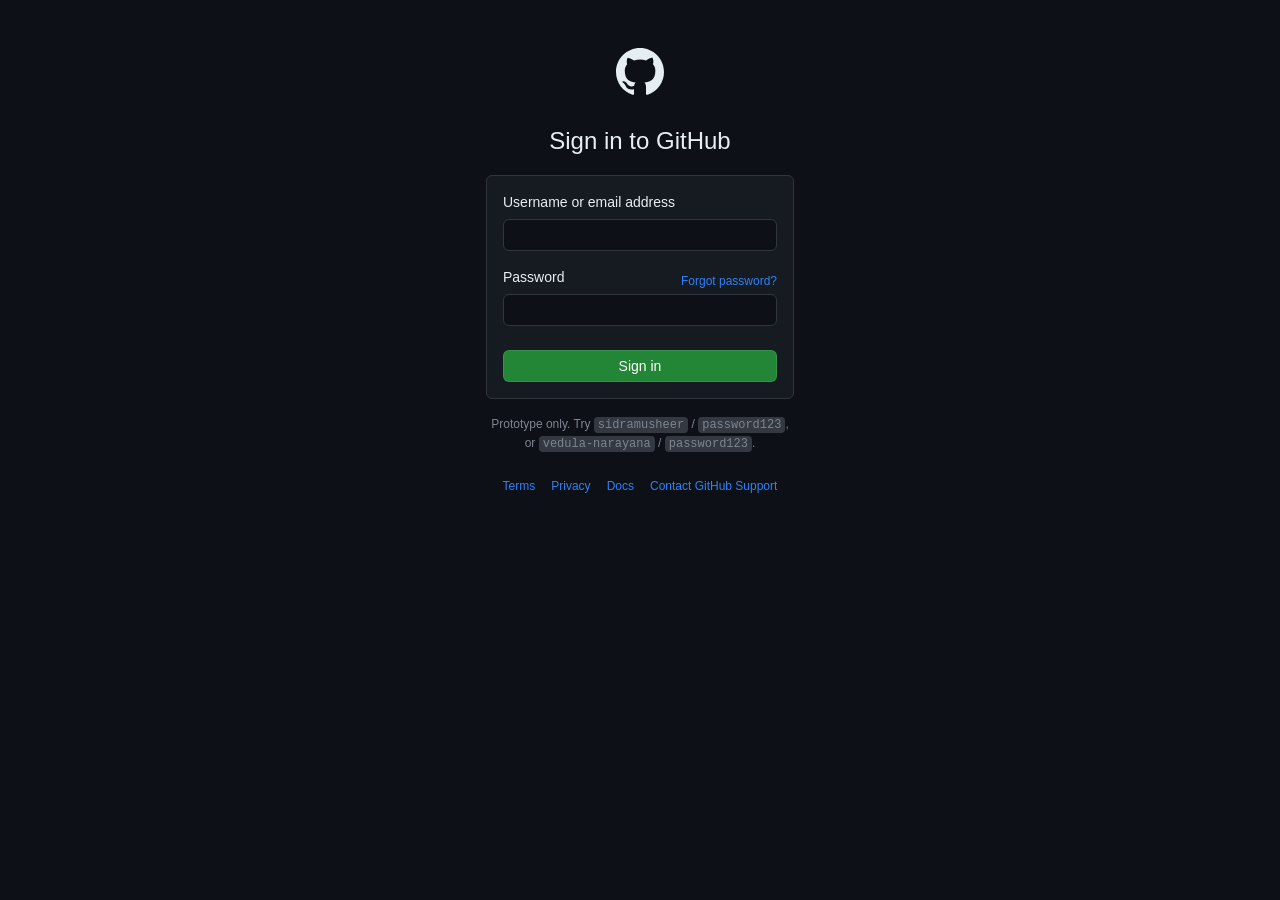
==== commit 4112391c: "Add files via upload" ====
--- a/index.html
+++ b/index.html
@@ -3,430 +3,27 @@
 <head>
   <meta charset="UTF-8" />
   <meta name="viewport" content="width=device-width, initial-scale=1.0" />
-  <title>S1 FR-1: Data Foundation (ingestion + mapping + data-quality) by sidramusheer · Pull Request #8</title>
+  <title>GitHub PR Review · CPS845 Agile Team 2</title>
   <link rel="stylesheet" href="styles.css" />
-  <link rel="preconnect" href="https://fonts.googleapis.com" />
 </head>
-<body class="logged-in">
-  <!-- ============================ GLOBAL HEADER ============================ -->
-  <header class="gh-header" role="banner">
-    <div class="gh-header__left">
-      <button class="gh-icon-btn" aria-label="Open global navigation menu">
-        <svg viewBox="0 0 16 16" width="16" height="16" aria-hidden="true"><path d="M1 2.75A.75.75 0 0 1 1.75 2h12.5a.75.75 0 0 1 0 1.5H1.75A.75.75 0 0 1 1 2.75Zm0 5A.75.75 0 0 1 1.75 7h12.5a.75.75 0 0 1 0 1.5H1.75A.75.75 0 0 1 1 7.75ZM1.75 12h12.5a.75.75 0 0 1 0 1.5H1.75a.75.75 0 0 1 0-1.5Z"/></svg>
-      </button>
-      <a class="gh-header__logo" href="#" aria-label="Homepage">
-        <svg height="32" viewBox="0 0 16 16" width="32" aria-hidden="true"><path d="M8 0C3.58 0 0 3.58 0 8c0 3.54 2.29 6.53 5.47 7.59.4.07.55-.17.55-.38 0-.19-.01-.82-.01-1.49-2.01.37-2.53-.49-2.69-.94-.09-.23-.48-.94-.82-1.13-.28-.15-.68-.52-.01-.53.63-.01 1.08.58 1.23.82.72 1.21 1.87.87 2.33.66.07-.52.28-.87.51-1.07-1.78-.2-3.64-.89-3.64-3.95 0-.87.31-1.59.82-2.15-.08-.2-.36-1.02.08-2.12 0 0 .67-.21 2.2.82.64-.18 1.32-.27 2-.27.68 0 1.36.09 2 .27 1.53-1.04 2.2-.82 2.2-.82.44 1.1.16 1.92.08 2.12.51.56.82 1.27.82 2.15 0 3.07-1.87 3.75-3.65 3.95.29.25.54.73.54 1.48 0 1.07-.01 1.93-.01 2.2 0 .21.15.46.55.38A8.013 8.013 0 0 0 16 8c0-4.42-3.58-8-8-8Z"/></svg>
-      </a>
-      <nav class="gh-breadcrumb" aria-label="Repository">
-        <a href="#" class="gh-breadcrumb__owner">Lactalis-Canada</a>
-        <span class="gh-breadcrumb__sep">/</span>
-        <a href="#" class="gh-breadcrumb__repo">customer-demand-forecasting</a>
-        <button class="gh-branch-btn" aria-haspopup="true">
-          <svg viewBox="0 0 16 16" width="12" height="12" aria-hidden="true"><path d="m4.427 7.427 3.396 3.396a.25.25 0 0 0 .354 0l3.396-3.396A.25.25 0 0 0 11.396 7H4.604a.25.25 0 0 0-.177.427Z"/></svg>
-        </button>
-      </nav>
-    </div>
-    <div class="gh-header__right">
-      <div class="gh-search">
-        <svg class="gh-search__icon" viewBox="0 0 16 16" width="16" height="16" aria-hidden="true"><path d="M10.68 11.74a6 6 0 0 1-7.922-8.982 6 6 0 0 1 8.982 7.922l3.04 3.04a.749.749 0 0 1-.326 1.275.749.749 0 0 1-.734-.215ZM11.5 7a4.499 4.499 0 1 0-8.997 0A4.499 4.499 0 0 0 11.5 7Z"/></svg>
-        <input type="text" class="gh-search__input" placeholder="Type / to search" aria-label="Search" />
-        <kbd class="gh-search__kbd">/</kbd>
-      </div>
-      <div class="gh-header__actions">
-        <button class="gh-icon-btn" aria-label="Create new">
-          <svg viewBox="0 0 16 16" width="16" height="16" aria-hidden="true"><path d="M7.75 2a.75.75 0 0 1 .75.75V7h4.25a.75.75 0 0 1 0 1.5H8.5v4.25a.75.75 0 0 1-1.5 0V8.5H2.75a.75.75 0 0 1 0-1.5H7V2.75A.75.75 0 0 1 7.75 2Z"/></svg>
-        </button>
-        <button class="gh-icon-btn" aria-label="Issues">
-          <svg viewBox="0 0 16 16" width="16" height="16" aria-hidden="true"><path d="M8 9.5a1.5 1.5 0 1 0 0-3 1.5 1.5 0 0 0 0 3Z"/><path d="M8 0a8 8 0 1 1 0 16A8 8 0 0 1 8 0ZM1.5 8a6.5 6.5 0 1 0 13 0 6.5 6.5 0 0 0-13 0Z"/></svg>
-        </button>
-        <button class="gh-icon-btn" aria-label="Pull requests">
-          <svg viewBox="0 0 16 16" width="16" height="16" aria-hidden="true"><path d="M1.5 3.25a2.25 2.25 0 1 1 3 2.122v5.256a2.251 2.251 0 1 1-1.5 0V5.372A2.25 2.25 0 0 1 1.5 3.25Zm5.677-.177L9.573.677A.25.25 0 0 1 10 .854V2.5h1A2.5 2.5 0 0 1 13.5 5v5.628a2.251 2.251 0 1 1-1.5 0V5a1 1 0 0 0-1-1h-1v1.646a.25.25 0 0 1-.427.177L7.177 3.427a.25.25 0 0 1 0-.354Z"/></svg>
-        </button>
-        <button class="gh-icon-btn" aria-label="Notifications">
-          <svg viewBox="0 0 16 16" width="16" height="16" aria-hidden="true"><path d="M8 16a2 2 0 0 0 1.985-1.75c.017-.137-.097-.25-.235-.25h-3.5c-.138 0-.252.113-.235.25A2 2 0 0 0 8 16ZM3 5a5 5 0 0 1 10 0v2.947c0 .05.015.098.042.139l1.703 2.555A1.519 1.519 0 0 1 13.482 13H2.518a1.516 1.516 0 0 1-1.263-2.36l1.703-2.554A.255.255 0 0 0 3 7.947Z"/></svg>
-        </button>
-        <img class="gh-avatar gh-avatar--sm" src="https://avatars.githubusercontent.com/u/0?v=4" alt="Your avatar" onerror="this.style.background='#30363d';this.removeAttribute('src')" />
-      </div>
-    </div>
-  </header>
-
-  <!-- ============================ REPO NAV ============================ -->
-  <nav class="gh-reponav" aria-label="Repository">
-    <ul class="gh-reponav__list">
-      <li><a href="#" class="gh-reponav__item"><svg viewBox="0 0 16 16" width="16" height="16" aria-hidden="true"><path d="M4.72 3.22a.75.75 0 0 1 1.06 1.06L2.06 8l3.72 3.72a.75.75 0 1 1-1.06 1.06L.47 8.53a.75.75 0 0 1 0-1.06Zm6.56 0a.75.75 0 1 0-1.06 1.06L13.94 8l-3.72 3.72a.75.75 0 1 0 1.06 1.06l4.25-4.25a.75.75 0 0 0 0-1.06Z"/></svg> Code</a></li>
-      <li><a href="#" class="gh-reponav__item"><svg viewBox="0 0 16 16" width="16" height="16" aria-hidden="true"><path d="M8 9.5a1.5 1.5 0 1 0 0-3 1.5 1.5 0 0 0 0 3Z"/><path d="M8 0a8 8 0 1 1 0 16A8 8 0 0 1 8 0ZM1.5 8a6.5 6.5 0 1 0 13 0 6.5 6.5 0 0 0-13 0Z"/></svg> Issues</a></li>
-      <li><a href="#" class="gh-reponav__item gh-reponav__item--active"><svg viewBox="0 0 16 16" width="16" height="16" aria-hidden="true"><path d="M1.5 3.25a2.25 2.25 0 1 1 3 2.122v5.256a2.251 2.251 0 1 1-1.5 0V5.372A2.25 2.25 0 0 1 1.5 3.25Zm5.677-.177L9.573.677A.25.25 0 0 1 10 .854V2.5h1A2.5 2.5 0 0 1 13.5 5v5.628a2.251 2.251 0 1 1-1.5 0V5a1 1 0 0 0-1-1h-1v1.646a.25.25 0 0 1-.427.177L7.177 3.427a.25.25 0 0 1 0-.354Z"/></svg> Pull requests</a></li>
-      <li><a href="#" class="gh-reponav__item"><svg viewBox="0 0 16 16" width="16" height="16" aria-hidden="true"><path d="M7.998 14.5c2.832 0 5.123-2.291 5.123-5.123 0-2.832-2.291-5.123-5.123-5.123S2.875 6.545 2.875 9.377c0 2.832 2.291 5.123 5.123 5.123Z"/></svg> Agents</a></li>
-      <li><a href="#" class="gh-reponav__item"><svg viewBox="0 0 16 16" width="16" height="16" aria-hidden="true"><path d="M1.75 1h12.5c.966 0 1.75.784 1.75 1.75v10.5A1.75 1.75 0 0 1 14.25 15H1.75A1.75 1.75 0 0 1 0 13.25V2.75C0 1.784.784 1 1.75 1Z"/></svg> Actions</a></li>
-      <li><a href="#" class="gh-reponav__item"><svg viewBox="0 0 16 16" width="16" height="16" aria-hidden="true"><path d="M1.75 0h12.5C15.216 0 16 .784 16 1.75v12.5A1.75 1.75 0 0 1 14.25 16H1.75A1.75 1.75 0 0 1 0 14.25V1.75C0 .784.784 0 1.75 0Z"/></svg> Projects</a></li>
-      <li><a href="#" class="gh-reponav__item"><svg viewBox="0 0 16 16" width="16" height="16" aria-hidden="true"><path d="M0 1.75C0 .784.784 0 1.75 0h12.5C15.216 0 16 .784 16 1.75v12.5A1.75 1.75 0 0 1 14.25 16H1.75A1.75 1.75 0 0 1 0 14.25Z"/></svg> Wiki</a></li>
-      <li><a href="#" class="gh-reponav__item"><svg viewBox="0 0 16 16" width="16" height="16" aria-hidden="true"><path d="M7.467.133a1.748 1.748 0 0 1 1.066 0l5.25 1.68A1.75 1.75 0 0 1 15 3.48V7c0 1.566-.32 3.182-1.303 4.682-.983 1.498-2.585 2.813-5.032 3.855a1.697 1.697 0 0 1-1.33 0c-2.447-1.042-4.049-2.357-5.032-3.855C1.32 10.182 1 8.566 1 7V3.48a1.75 1.75 0 0 1 1.217-1.667Z"/></svg> Security and quality</a></li>
-      <li><a href="#" class="gh-reponav__item"><svg viewBox="0 0 16 16" width="16" height="16" aria-hidden="true"><path d="M1.5 1.75V13.5h13.75a.75.75 0 0 1 0 1.5H.75a.75.75 0 0 1-.75-.75V1.75a.75.75 0 0 1 1.5 0Zm14.28 2.53-5.25 5.25a.75.75 0 0 1-1.06 0L7 7.06 4.28 9.78a.751.751 0 0 1-1.042-.018.751.751 0 0 1-.018-1.042l3.25-3.25a.75.75 0 0 1 1.06 0L10 7.94l4.72-4.72a.751.751 0 0 1 1.042.018.751.751 0 0 1 .018 1.042Z"/></svg> Insights</a></li>
-      <li><a href="#" class="gh-reponav__item"><svg viewBox="0 0 16 16" width="16" height="16" aria-hidden="true"><path d="M8 0a8.2 8.2 0 0 1 .701.031C9.444.095 9.99.645 10.16 1.29l.288 1.107c.018.066.079.158.212.224.231.114.454.243.668.386.123.082.233.09.299.071l1.103-.303c.644-.176 1.392.021 1.82.63.27.385.506.792.704 1.218.315.675.111 1.422-.364 1.891l-.814.806c-.049.048-.098.147-.088.294.016.257.016.515 0 .772-.01.147.038.246.088.294l.814.806c.475.469.679 1.216.364 1.891a7.977 7.977 0 0 1-.704 1.217c-.428.61-1.176.807-1.82.63l-1.102-.302c-.067-.019-.177-.011-.3.071a5.909 5.909 0 0 1-.668.386c-.133.066-.194.158-.211.224l-.29 1.106c-.168.646-.715 1.196-1.458 1.26a8.006 8.006 0 0 1-1.402 0c-.743-.064-1.289-.614-1.458-1.26l-.289-1.106c-.018-.066-.079-.158-.212-.224a5.738 5.738 0 0 1-.668-.386c-.123-.082-.233-.09-.299-.071l-1.103.303c-.644.176-1.392-.021-1.82-.63a8.12 8.12 0 0 1-.704-1.218c-.315-.675-.111-1.422.363-1.891l.815-.806c.05-.048.098-.147.088-.294a6.214 6.214 0 0 1 0-.772c.01-.147-.038-.246-.088-.294l-.815-.806C.635 6.045.431 5.298.746 4.623a7.92 7.92 0 0 1 .704-1.217c.428-.61 1.176-.807 1.82-.63l1.102.302c.067.019.177.011.3-.071.214-.143.437-.272.668-.386.133-.066.194-.158.211-.224l.29-1.106C6.009.645 6.556.095 7.299.03 7.53.01 7.764 0 8 0Zm-.571 1.525c-.036.003-.108.036-.137.146l-.289 1.105c-.147.561-.549.967-.998 1.189-.173.086-.34.183-.5.29-.417.278-.97.423-1.529.27l-1.103-.303c-.109-.03-.175.016-.195.045-.22.312-.412.644-.573.99-.014.031-.021.11.059.19l.815.806c.411.406.562.957.53 1.456a4.709 4.709 0 0 0 0 .582c.032.499-.119 1.05-.53 1.456l-.815.806c-.081.08-.073.159-.059.19.162.346.353.677.573.989.02.03.085.076.195.046l1.102-.303c.56-.153 1.113-.008 1.53.27.161.107.328.204.501.29.447.222.85.629.997 1.189l.289 1.105c.029.109.101.143.137.146a6.6 6.6 0 0 0 1.142 0c.036-.003.108-.036.137-.146l.289-1.105c.147-.561.549-.967.998-1.189.173-.086.34-.183.5-.29.417-.278.97-.423 1.529-.27l1.103.303c.109.029.175-.016.195-.045.22-.313.411-.644.573-.99.014-.031.021-.11-.059-.19l-.815-.806c-.411-.406-.562-.957-.53-1.456a4.709 4.709 0 0 0 0-.582c-.032-.499.119-1.05.53-1.456l.815-.806c.081-.08.073-.159.059-.19a6.464 6.464 0 0 0-.573-.989c-.02-.03-.085-.076-.195-.046l-1.102.303c-.56.153-1.113.008-1.53-.27a4.44 4.44 0 0 0-.501-.29c-.447-.222-.85-.629-.997-1.189l-.289-1.105c-.029-.11-.101-.143-.137-.146a6.6 6.6 0 0 0-1.142 0ZM11 8a3 3 0 1 1-6 0 3 3 0 0 1 6 0ZM9.5 8a1.5 1.5 0 1 0-3.001.001A1.5 1.5 0 0 0 9.5 8Z"/></svg> Settings</a></li>
-    </ul>
-  </nav>
-
-  <!-- ============================ MAIN ============================ -->
-  <main class="gh-main" id="start-of-content">
-    <!-- PR Title header -->
-    <div class="pr-header">
-      <div class="pr-header__title-row">
-        <h1 class="pr-header__title">
-          S1 FR-1: Data Foundation (ingestion + mapping + data-quality)
-          <span class="pr-header__number">#8</span>
-          <button class="gh-icon-btn pr-header__edit" aria-label="Edit title">
-            <svg viewBox="0 0 16 16" width="16" height="16" aria-hidden="true"><path d="M11.013 1.427a1.75 1.75 0 0 1 2.474 0l1.086 1.086a1.75 1.75 0 0 1 0 2.474l-8.61 8.61c-.21.21-.47.364-.756.445l-3.251.93a.75.75 0 0 1-.927-.928l.929-3.25c.081-.286.235-.547.445-.758l8.61-8.61Z"/></svg>
-          </button>
-        </h1>
-        <button class="btn btn--default pr-header__code">
-          Code
-          <svg viewBox="0 0 16 16" width="12" height="12" aria-hidden="true"><path d="m4.427 7.427 3.396 3.396a.25.25 0 0 0 .354 0l3.396-3.396A.25.25 0 0 0 11.396 7H4.604a.25.25 0 0 0-.177.427Z"/></svg>
-        </button>
-      </div>
-      <div class="pr-header__meta">
-        <span class="state-badge state-badge--merged">
-          <svg viewBox="0 0 16 16" width="16" height="16" aria-hidden="true"><path d="M5.45 5.154A4.25 4.25 0 0 0 9.25 7.5h1.378a2.251 2.251 0 1 1 0 1.5H9.25A5.734 5.734 0 0 1 5 7.123v3.505a2.25 2.25 0 1 1-1.5 0V5.372a2.25 2.25 0 1 1 1.95-.218ZM4.25 13.5a.75.75 0 1 0 0-1.5.75.75 0 0 0 0 1.5Zm8.5-4.5a.75.75 0 1 0 0-1.5.75.75 0 0 0 0 1.5ZM5 3.25a.75.75 0 1 0-1.5 0 .75.75 0 0 0 1.5 0Z"/></svg>
-          Merged
-        </span>
-        <span class="pr-header__meta-text">
-          <a href="#" class="link-user">vedula-narayana</a> merged 10 commits into
-          <span class="branch-ref">main</span> from
-          <span class="branch-ref">s1/fr-1-data-foundation</span>
-          <button class="gh-icon-btn pr-header__copy" aria-label="Copy branch name">
-            <svg viewBox="0 0 16 16" width="14" height="14" aria-hidden="true"><path d="M0 6.75C0 5.784.784 5 1.75 5h1.5a.75.75 0 0 1 0 1.5h-1.5a.25.25 0 0 0-.25.25v7.5c0 .138.112.25.25.25h7.5a.25.25 0 0 0 .25-.25v-1.5a.75.75 0 0 1 1.5 0v1.5A1.75 1.75 0 0 1 9.25 16h-7.5A1.75 1.75 0 0 1 0 14.25Z"/><path d="M5 1.75C5 .784 5.784 0 6.75 0h7.5C15.216 0 16 .784 16 1.75v7.5A1.75 1.75 0 0 1 14.25 11h-7.5A1.75 1.75 0 0 1 5 9.25Z"/></svg>
-          </button>
-          <span class="pr-header__time">2 days ago</span>
-        </span>
-      </div>
-    </div>
-
-    <!-- PR sub-tabs -->
-    <nav class="pr-tabs" aria-label="Pull request">
-      <ul class="pr-tabs__list">
-        <li><a href="#" class="pr-tabs__item pr-tabs__item--active">
-          <svg viewBox="0 0 16 16" width="16" height="16" aria-hidden="true"><path d="M1 2.75C1 1.784 1.784 1 2.75 1h10.5c.966 0 1.75.784 1.75 1.75v7.5A1.75 1.75 0 0 1 13.25 12H9.06l-2.573 2.573A1.458 1.458 0 0 1 4 13.543V12H2.75A1.75 1.75 0 0 1 1 10.25Z"/></svg>
-          Conversation <span class="counter">0</span></a></li>
-        <li><a href="#" class="pr-tabs__item">
-          <svg viewBox="0 0 16 16" width="16" height="16" aria-hidden="true"><path d="M11.93 8.5a4.002 4.002 0 0 1-7.86 0H.75a.75.75 0 0 1 0-1.5h3.32a4.002 4.002 0 0 1 7.86 0h3.32a.75.75 0 0 1 0 1.5Zm-1.43-.75a2.5 2.5 0 1 0-5 0 2.5 2.5 0 0 0 5 0Z"/></svg>
-          Commits <span class="counter">10</span></a></li>
-        <li><a href="#" class="pr-tabs__item">
-          <svg viewBox="0 0 16 16" width="16" height="16" aria-hidden="true"><path d="M8 0a8 8 0 1 1 0 16A8 8 0 0 1 8 0Zm3.78 5.97a.751.751 0 0 0-1.06 0L6.75 9.94 5.28 8.47a.751.751 0 0 0-1.06 1.06l2 2a.75.75 0 0 0 1.06 0l4.5-4.5a.751.751 0 0 0 0-1.06Z"/></svg>
-          Checks <span class="counter">4</span></a></li>
-        <li><a href="#" class="pr-tabs__item">
-          <svg viewBox="0 0 16 16" width="16" height="16" aria-hidden="true"><path d="M8.75 1.75V5H12a.75.75 0 0 1 0 1.5H8.75v3.25a.75.75 0 0 1-1.5 0V6.5H4A.75.75 0 0 1 4 5h3.25V1.75a.75.75 0 0 1 1.5 0Z"/></svg>
-          Files changed <span class="counter">58</span></a></li>
-      </ul>
-      <div class="pr-tabs__diffstat">
-        <span class="diffstat-added">+1,733</span>
-        <span class="diffstat-removed">-3</span>
-        <span class="diffstat-bar"><span class="diffstat-block diffstat-block--add"></span><span class="diffstat-block diffstat-block--add"></span><span class="diffstat-block diffstat-block--add"></span><span class="diffstat-block diffstat-block--add"></span><span class="diffstat-block diffstat-block--del"></span></span>
-      </div>
-    </nav>
-
-    <!-- Layout: timeline + sidebar -->
-    <div class="pr-layout">
-      <!-- ============================ TIMELINE ============================ -->
-      <section class="pr-timeline" aria-label="Conversation">
-
-        <!-- Opening comment -->
-        <article class="timeline-comment">
-          <a href="#" class="timeline-comment__avatar"><img class="gh-avatar" src="https://avatars.githubusercontent.com/u/9919?v=4" alt="sidramusheer" onerror="this.style.background='#30363d';this.removeAttribute('src')" /></a>
-          <div class="comment-box">
-            <div class="comment-box__header">
-              <span class="comment-box__meta"><a href="#" class="link-user">sidramusheer</a> commented <span class="comment-box__time">2 days ago</span></span>
-              <div class="comment-box__actions">
-                <span class="label label--author">Author</span>
-                <button class="gh-icon-btn" aria-label="Comment actions"><svg viewBox="0 0 16 16" width="16" height="16" aria-hidden="true"><path d="M8 9a1.5 1.5 0 1 0 0-3 1.5 1.5 0 0 0 0 3ZM1.5 9a1.5 1.5 0 1 0 0-3 1.5 1.5 0 0 0 0 3Zm13 0a1.5 1.5 0 1 0 0-3 1.5 1.5 0 0 0 0 3Z"/></svg></button>
-              </div>
-            </div>
-            <div class="comment-box__body markdown-body">
-              <p>Unit S1 / requirement FR-1 (Data Foundation) of the Customer Demand Forecasting MVP.</p>
-
-              <h2>What</h2>
-              <ul>
-                <li>Ingestion run orchestration: overwrite-in-place (Q1→8), source_manifest with per-file SHA-256, row_counts, status lifecycle, correlation_id, lineage emitted in the same transaction as the status change.</li>
-                <li>PPS to material mapping: mapping_snapshots with the four frozen mapping_status values and historical/target versions, stable sort.</li>
-                <li>Input data-quality engine IV1–IV7 (Group A, stop) and IR1–IR14 (Group B, report-only) semantics: fail-closed (checks first, no partial output).</li>
-                <li>Deterministic standardization of the six sell-out source datasets (header-scan, semi-colon-delimited scope list, leading-zero-safe eltype).</li>
-                <li>Celery ingestion worker wiring: standardize → map → data-quality end to end.</li>
-              </ul>
-
-              <h2>Consumes (frozen S0 contracts, unmodified)</h2>
-              <p>config.py / environments config, common/ (errors, repository, celery, context), the S0 DB schema (ingestion_runs, mapping_snapshots, data_quality_results, lineage_events).</p>
-
-              <h2>Tests / verification</h2>
-              <p>98 unit + Hypothesis property tests pass; ruff check + ruff format --check clean (ruff 0.7.3).</p>
-
-              <h2>Review</h2>
-              <p>Semantic reviewer verdict: APPROVED. One non-blocking finding: IV1 missing-dataset result row committed in a separate transaction from the fail transition (cosmetic; will tidy in FR-2).</p>
-
-              <h2>Scope / boundary</h2>
-              <p>Only S1-owned FR-1 folders touched. No edits to aldc-state.md, S0 files, other units, src/worker/forecasting/, .github, pyproject, or docker-compose. FR-2 (sell-out allocation + byte-stable 980-row sell-out.csv) deferred to a separate branch.</p>
-            </div>
-            <div class="comment-box__reactions">
-              <button class="reaction-add" aria-label="Add reaction">
-                <svg viewBox="0 0 16 16" width="16" height="16" aria-hidden="true"><path d="M8 0a8 8 0 1 1 0 16A8 8 0 0 1 8 0ZM5.5 7.5a1 1 0 1 0 0-2 1 1 0 0 0 0 2Zm5 0a1 1 0 1 0 0-2 1 1 0 0 0 0 2ZM5.32 9.636a.75.75 0 0 1 1.038.175l.007.009c.103.118.22.222.35.31.264.178.683.37 1.285.37.602 0 1.02-.192 1.285-.37.13-.088.247-.192.35-.31l.007-.008a.75.75 0 0 1 1.222.87l-.022.029a3.681 3.681 0 0 1-.587.521A3.635 3.635 0 0 1 8 12.178c-.959 0-1.69-.343-2.218-.706a3.681 3.681 0 0 1-.609-.55.75.75 0 0 1 .147-1.286Z"/></svg>
-              </button>
-            </div>
-          </div>
-        </article>
-
-        <!-- Added commits event -->
-        <div class="timeline-event">
-          <span class="timeline-event__icon"><svg viewBox="0 0 16 16" width="16" height="16" aria-hidden="true"><path d="M11.93 8.5a4.002 4.002 0 0 1-7.86 0H.75a.75.75 0 0 1 0-1.5h3.32a4.002 4.002 0 0 1 7.86 0h3.32a.75.75 0 0 1 0 1.5Zm-1.43-.75a2.5 2.5 0 1 0-5 0 2.5 2.5 0 0 0 5 0Z"/></svg></span>
-          <img class="gh-avatar gh-avatar--xs" src="https://avatars.githubusercontent.com/u/9919?v=4" alt="sidramusheer" onerror="this.style.background='#30363d';this.removeAttribute('src')" />
-          <span class="timeline-event__text"><a href="#" class="link-user">sidramusheer</a> added 8 commits <span class="timeline-event__time">2 days ago</span></span>
-        </div>
-
-        <!-- Commit rows -->
-        <ul class="commit-list">
-          <li class="commit-row">
-            <span class="commit-row__dot"></span>
-            <span class="commit-row__icon"><svg viewBox="0 0 16 16" width="16" height="16" aria-hidden="true"><path d="M11.93 8.5a4.002 4.002 0 0 1-7.86 0H.75a.75.75 0 0 1 0-1.5h3.32a4.002 4.002 0 0 1 7.86 0h3.32a.75.75 0 0 1 0 1.5Z"/></svg></span>
-            <a href="#" class="commit-row__msg">CI: pass acceptance job when no tests collected; bump ruff pin to 0.7.3</a>
-            <code class="commit-row__sha">329c692</code>
-          </li>
-          <li class="commit-row">
-            <span class="commit-row__dot"></span>
-            <span class="commit-row__icon"><svg viewBox="0 0 16 16" width="16" height="16" aria-hidden="true"><path d="M11.93 8.5a4.002 4.002 0 0 1-7.86 0H.75a.75.75 0 0 1 0-1.5h3.32a4.002 4.002 0 0 1 7.86 0h3.32a.75.75 0 0 1 0 1.5Z"/></svg></span>
-            <a href="#" class="commit-row__msg">S1 FR-1: functional design</a>
-            <code class="commit-row__sha">76b8080</code>
-          </li>
-        </ul>
-
-        <!-- Added commits event 2 -->
-        <div class="timeline-event">
-          <span class="timeline-event__icon"><svg viewBox="0 0 16 16" width="16" height="16" aria-hidden="true"><path d="M11.93 8.5a4.002 4.002 0 0 1-7.86 0H.75a.75.75 0 0 1 0-1.5h3.32a4.002 4.002 0 0 1 7.86 0h3.32a.75.75 0 0 1 0 1.5Zm-1.43-.75a2.5 2.5 0 1 0-5 0 2.5 2.5 0 0 0 5 0Z"/></svg></span>
-          <img class="gh-avatar gh-avatar--xs" src="https://avatars.githubusercontent.com/u/9919?v=4" alt="sidramusheer" onerror="this.style.background='#30363d';this.removeAttribute('src')" />
-          <span class="timeline-event__text"><a href="#" class="link-user">sidramusheer</a> added 2 commits <span class="timeline-event__time">2 days ago</span></span>
-        </div>
-
-        <ul class="commit-list">
-          <li class="commit-row">
-            <span class="commit-row__dot"></span>
-            <span class="commit-row__icon"><svg viewBox="0 0 16 16" width="16" height="16" aria-hidden="true"><path d="M5.45 5.154A4.25 4.25 0 0 0 9.25 7.5h1.378a2.251 2.251 0 1 1 0 1.5H9.25A5.734 5.734 0 0 1 5 7.123v3.505a2.25 2.25 0 1 1-1.5 0V5.372a2.25 2.25 0 1 1 1.95-.218Z"/></svg></span>
-            <a href="#" class="commit-row__msg">Merge remote-tracking branch 'origin/main' into s1/fr-1-data-foundation</a>
-            <span class="commit-row__check commit-row__check--fail" title="Some checks failed">✕</span>
-            <code class="commit-row__sha">f171c1c</code>
-          </li>
-          <li class="commit-row">
-            <span class="commit-row__dot"></span>
-            <span class="commit-row__icon"><svg viewBox="0 0 16 16" width="16" height="16" aria-hidden="true"><path d="M11.93 8.5a4.002 4.002 0 0 1-7.86 0H.75a.75.75 0 0 1 0-1.5h3.32a4.002 4.002 0 0 1 7.86 0h3.32a.75.75 0 0 1 0 1.5Z"/></svg></span>
-            <a href="#" class="commit-row__msg">chore: ruff format promo_screen_schema.py (whitespace-only; unblocks …</a>
-            <span class="commit-row__check commit-row__check--pass" title="All checks passed">✓</span>
-            <code class="commit-row__sha">71117d6</code>
-          </li>
-        </ul>
-
-        <!-- Bot comment (SonarQube) -->
-        <article class="timeline-comment">
-          <a href="#" class="timeline-comment__avatar"><span class="gh-avatar gh-avatar--bot"><svg viewBox="0 0 16 16" width="18" height="18" aria-hidden="true"><path d="M8 1.5a2 2 0 0 0-1 3.732V7a.75.75 0 0 0 1.5 0V5.232A2 2 0 0 0 8 1.5Z"/><path d="M3 8a5 5 0 0 1 10 0v4a2 2 0 0 1-2 2H5a2 2 0 0 1-2-2Z"/></svg></span></a>
-          <div class="comment-box">
-            <div class="comment-box__header">
-              <span class="comment-box__meta"><a href="#" class="link-user">sonarqubecloud</a> <span class="label label--bot">Bot</span> commented <span class="comment-box__time">2 days ago</span></span>
-              <div class="comment-box__actions">
-                <button class="gh-icon-btn" aria-label="Comment actions"><svg viewBox="0 0 16 16" width="16" height="16" aria-hidden="true"><path d="M8 9a1.5 1.5 0 1 0 0-3 1.5 1.5 0 0 0 0 3ZM1.5 9a1.5 1.5 0 1 0 0-3 1.5 1.5 0 0 0 0 3Zm13 0a1.5 1.5 0 1 0 0-3 1.5 1.5 0 0 0 0 3Z"/></svg></button>
-              </div>
-            </div>
-            <div class="comment-box__body markdown-body">
-              <h3 class="quality-gate"><span class="quality-gate__check">✅</span> Quality Gate passed</h3>
-              <hr />
-              <p class="quality-section-title">Issues</p>
-              <ul class="icon-list">
-                <li><span class="icon-pass">✓</span> <a href="#" class="link">0 New issues</a></li>
-                <li><span class="icon-accepted">◎</span> <a href="#" class="link">0 Accepted issues</a></li>
-              </ul>
-              <p class="quality-section-title">Measures</p>
-              <ul class="icon-list">
-                <li><span class="icon-pass">✓</span> <a href="#" class="link">0 Security Hotspots</a></li>
-                <li><span class="icon-pass">✓</span> <a href="#" class="link">0.0% Coverage on New Code</a></li>
-                <li><span class="icon-pass">✓</span> <a href="#" class="link">0.0% Duplication on New Code</a></li>
-              </ul>
-              <p><a href="#" class="link">See analysis details on SonarQube Cloud</a></p>
-            </div>
-            <div class="comment-box__reactions">
-              <button class="reaction-add" aria-label="Add reaction">
-                <svg viewBox="0 0 16 16" width="16" height="16" aria-hidden="true"><path d="M8 0a8 8 0 1 1 0 16A8 8 0 0 1 8 0ZM5.5 7.5a1 1 0 1 0 0-2 1 1 0 0 0 0 2Zm5 0a1 1 0 1 0 0-2 1 1 0 0 0 0 2Z"/></svg>
-              </button>
-            </div>
-          </div>
-        </article>
-
-        <!-- Merged event -->
-        <div class="timeline-event timeline-event--merge">
-          <span class="timeline-event__icon timeline-event__icon--merge"><svg viewBox="0 0 16 16" width="16" height="16" aria-hidden="true"><path d="M5.45 5.154A4.25 4.25 0 0 0 9.25 7.5h1.378a2.251 2.251 0 1 1 0 1.5H9.25A5.734 5.734 0 0 1 5 7.123v3.505a2.25 2.25 0 1 1-1.5 0V5.372a2.25 2.25 0 1 1 1.95-.218Z"/></svg></span>
-          <img class="gh-avatar gh-avatar--xs" src="https://avatars.githubusercontent.com/u/0?v=4" alt="vedula-narayana" onerror="this.style.background='#30363d';this.removeAttribute('src')" />
-          <span class="timeline-event__text"><a href="#" class="link-user">vedula-narayana</a> merged commit <code class="inline-sha">c2a3368</code> into <span class="branch-ref">main</span> <span class="timeline-event__time">2 days ago</span> <span class="checks-passed">4 checks passed</span></span>
-          <div class="timeline-event__actions">
-            <button class="btn btn--sm">View details</button>
-            <button class="btn btn--sm">Revert</button>
-          </div>
-        </div>
-
-        <!-- Branch deleted event -->
-        <div class="timeline-event">
-          <span class="timeline-event__icon"><svg viewBox="0 0 16 16" width="16" height="16" aria-hidden="true"><path d="M1.5 3.25a2.25 2.25 0 1 1 3 2.122v5.256a2.251 2.251 0 1 1-1.5 0V5.372A2.25 2.25 0 0 1 1.5 3.25Z"/></svg></span>
-          <img class="gh-avatar gh-avatar--xs" src="https://avatars.githubusercontent.com/u/0?v=4" alt="vedula-narayana" onerror="this.style.background='#30363d';this.removeAttribute('src')" />
-          <span class="timeline-event__text"><a href="#" class="link-user">vedula-narayana</a> deleted the <span class="branch-ref">s1/fr-1-data-foundation</span> branch <span class="timeline-event__time">2 days ago</span></span>
-          <div class="timeline-event__actions">
-            <button class="btn btn--sm">Restore branch</button>
-          </div>
-        </div>
-
-        <!-- Merge banner -->
-        <div class="merge-banner">
-          <span class="merge-banner__icon"><svg viewBox="0 0 16 16" width="24" height="24" aria-hidden="true"><path d="M5.45 5.154A4.25 4.25 0 0 0 9.25 7.5h1.378a2.251 2.251 0 1 1 0 1.5H9.25A5.734 5.734 0 0 1 5 7.123v3.505a2.25 2.25 0 1 1-1.5 0V5.372a2.25 2.25 0 1 1 1.95-.218Z"/></svg></span>
-          <div class="merge-banner__text">
-            <strong>Pull request successfully merged and closed</strong>
-            <p>You're all set — the branch has been merged.</p>
-          </div>
-        </div>
-
-        <!-- Add a comment -->
-        <article class="timeline-comment timeline-comment--new">
-          <a href="#" class="timeline-comment__avatar"><img class="gh-avatar" src="https://avatars.githubusercontent.com/u/0?v=4" alt="Your avatar" onerror="this.style.background='#30363d';this.removeAttribute('src')" /></a>
-          <div class="comment-form">
-            <div class="comment-form__header">Add a comment</div>
-            <div class="comment-form__tabs">
-              <button class="comment-form__tab comment-form__tab--active" data-tab="write">Write</button>
-              <button class="comment-form__tab" data-tab="preview">Preview</button>
-              <div class="comment-form__toolbar" aria-label="Formatting tools">
-                <button class="md-btn" title="Heading" aria-label="Heading">H</button>
-                <button class="md-btn" title="Bold" aria-label="Bold"><strong>B</strong></button>
-                <button class="md-btn" title="Italic" aria-label="Italic"><em>I</em></button>
-                <button class="md-btn" title="Quote" aria-label="Quote">&#10077;</button>
-                <button class="md-btn" title="Code" aria-label="Code">&lt;&gt;</button>
-                <button class="md-btn" title="Link" aria-label="Link">🔗</button>
-                <button class="md-btn" title="Numbered list" aria-label="Numbered list">1.</button>
-                <button class="md-btn" title="Bulleted list" aria-label="Bulleted list">•</button>
-                <button class="md-btn" title="Task list" aria-label="Task list">☑</button>
-                <button class="md-btn" title="Mention" aria-label="Mention">@</button>
-                <button class="md-btn" title="Reference" aria-label="Reference">↗</button>
-                <button class="md-btn" title="Attach" aria-label="Attach">📎</button>
-              </div>
-            </div>
-            <div class="comment-form__body">
-              <textarea class="comment-form__textarea" data-pane="write" placeholder="Add your comment here..." aria-label="Comment body"></textarea>
-              <div class="comment-form__preview markdown-body" data-pane="preview" hidden><p class="comment-form__preview-empty">Nothing to preview</p></div>
-            </div>
-            <div class="comment-form__footer">
-              <span class="comment-form__hint">
-                <svg viewBox="0 0 16 16" width="16" height="16" aria-hidden="true"><path d="M14.85 3c.63 0 1.15.52 1.14 1.15v7.7c0 .63-.51 1.15-1.15 1.15H1.15C.52 13 0 12.48 0 11.84V4.15C0 3.52.52 3 1.15 3ZM9 11V5H7.5L6 6.25l.75 1L8 6.5V11Z"/></svg>
-                Markdown is supported
-              </span>
-              <span class="comment-form__hint">
-                <svg viewBox="0 0 16 16" width="16" height="16" aria-hidden="true"><path d="M1.75 2.5h8.5a.25.25 0 0 1 .25.25v3.25a.75.75 0 0 0 1.5 0V2.75A1.75 1.75 0 0 0 10.25 1h-8.5A1.75 1.75 0 0 0 0 2.75v10.5C0 14.216.784 15 1.75 15h5a.75.75 0 0 0 0-1.5h-5a.25.25 0 0 1-.25-.25Z"/></svg>
-                Paste, drop, or click to add files
-              </span>
-              <button class="btn btn--primary comment-form__submit" disabled>Comment</button>
-            </div>
-          </div>
-        </article>
-
-        <p class="pr-footnote">
-          <svg viewBox="0 0 16 16" width="16" height="16" aria-hidden="true"><path d="M8 0a8 8 0 1 1 0 16A8 8 0 0 1 8 0ZM6.92 6.085c.081-.16.19-.299.34-.398.145-.097.371-.187.869-.187.75 0 1.132.313 1.132.731 0 .241-.1.396-.422.692l-.387.344c-.52.464-.591.86-.591 1.333a.75.75 0 0 0 1.5 0c0-.264.034-.355.5-.772l.359-.319c.431-.395.941-.964.941-1.878 0-1.12-1.042-2.231-2.632-2.231-.698 0-1.252.141-1.698.436-.447.293-.73.704-.893 1.015a.75.75 0 0 0 1.332.69ZM9 12a1 1 0 1 0-2 0 1 1 0 0 0 2 0Z"/></svg>
-          Remember, contributions to this repository should follow our <a href="#" class="link">GitHub Community Guidelines</a>.
-        </p>
-        <p class="pr-footnote pr-footnote--tip">
-          💡 <strong>ProTip!</strong> Add comments to specific lines under <a href="#" class="link">Files changed</a>.
-        </p>
-      </section>
-
-      <!-- ============================ SIDEBAR ============================ -->
-      <aside class="pr-sidebar" aria-label="Pull request metadata">
-        <div class="sidebar-section">
-          <div class="sidebar-section__header">
-            <span>Reviewers</span>
-            <button class="gh-icon-btn" aria-label="Edit reviewers"><svg viewBox="0 0 16 16" width="16" height="16" aria-hidden="true"><path d="M8 0a8.2 8.2 0 0 1 .701.031C9.444.095 9.99.645 10.16 1.29l.288 1.107c.018.066.079.158.212.224.231.114.454.243.668.386.123.082.233.09.299.071l1.103-.303c.644-.176 1.392.021 1.82.63.27.385.506.792.704 1.218.315.675.111 1.422-.364 1.891l-.814.806c-.049.048-.098.147-.088.294.016.257.016.515 0 .772-.01.147.038.246.088.294l.814.806c.475.469.679 1.216.364 1.891a7.977 7.977 0 0 1-.704 1.217c-.428.61-1.176.807-1.82.63l-1.102-.302c-.067-.019-.177-.011-.3.071a5.909 5.909 0 0 1-.668.386c-.133.066-.194.158-.211.224l-.29 1.106c-.168.646-.715 1.196-1.458 1.26a8.006 8.006 0 0 1-1.402 0c-.743-.064-1.289-.614-1.458-1.26l-.289-1.106c-.018-.066-.079-.158-.212-.224a5.738 5.738 0 0 1-.668-.386c-.123-.082-.233-.09-.299-.071l-1.103.303c-.644.176-1.392-.021-1.82-.63a8.12 8.12 0 0 1-.704-1.218c-.315-.675-.111-1.422.363-1.891l.815-.806c.05-.048.098-.147.088-.294a6.214 6.214 0 0 1 0-.772c.01-.147-.038-.246-.088-.294l-.815-.806C.635 6.045.431 5.298.746 4.623a7.92 7.92 0 0 1 .704-1.217c.428-.61 1.176-.807 1.82-.63l1.102.302c.067.019.177.011.3-.071.214-.143.437-.272.668-.386.133-.066.194-.158.211-.224l.29-1.106C6.009.645 6.556.095 7.299.03 7.53.01 7.764 0 8 0Z"/></svg></button>
-          </div>
-          <div class="sidebar-section__body">
-            <div class="reviewer-row">
-              <span class="reviewer-row__user"><img class="gh-avatar gh-avatar--xs" src="https://avatars.githubusercontent.com/u/0?v=4" alt="vedula-narayana" onerror="this.style.background='#30363d';this.removeAttribute('src')" /> <a href="#" class="link-user">vedula-narayana</a></span>
-              <span class="reviewer-row__status reviewer-row__status--approved" title="Approved these changes">✓</span>
-            </div>
-          </div>
-        </div>
-
-        <div class="sidebar-section">
-          <div class="sidebar-section__header"><span>Assignees</span><button class="gh-icon-btn" aria-label="Edit assignees"><svg viewBox="0 0 16 16" width="16" height="16" aria-hidden="true"><path d="M8 8a3 3 0 1 0 0-6 3 3 0 0 0 0 6Zm0 1.5c-2.5 0-5 1.25-5 3.5v1h10v-1c0-2.25-2.5-3.5-5-3.5Z"/></svg></button></div>
-          <div class="sidebar-section__body sidebar-section__body--muted">No one—<a href="#" class="link">assign yourself</a></div>
-        </div>
-
-        <div class="sidebar-section">
-          <div class="sidebar-section__header"><span>Labels</span><button class="gh-icon-btn" aria-label="Edit labels"><svg viewBox="0 0 16 16" width="16" height="16" aria-hidden="true"><path d="M1 7.775V2.75C1 1.784 1.784 1 2.75 1h5.025c.464 0 .91.184 1.238.513l6.25 6.25a1.75 1.75 0 0 1 0 2.474l-5.026 5.026a1.75 1.75 0 0 1-2.474 0l-6.25-6.25A1.752 1.752 0 0 1 1 7.775Z"/></svg></button></div>
-          <div class="sidebar-section__body sidebar-section__body--muted">None yet</div>
-        </div>
-
-        <div class="sidebar-section">
-          <div class="sidebar-section__header"><span>Projects</span><button class="gh-icon-btn" aria-label="Edit projects"><svg viewBox="0 0 16 16" width="16" height="16" aria-hidden="true"><path d="M1.75 0h12.5C15.216 0 16 .784 16 1.75v12.5A1.75 1.75 0 0 1 14.25 16H1.75A1.75 1.75 0 0 1 0 14.25V1.75C0 .784.784 0 1.75 0Z"/></svg></button></div>
-          <div class="sidebar-section__body sidebar-section__body--muted">None yet</div>
-        </div>
-
-        <div class="sidebar-section">
-          <div class="sidebar-section__header"><span>Milestone</span><button class="gh-icon-btn" aria-label="Edit milestone"><svg viewBox="0 0 16 16" width="16" height="16" aria-hidden="true"><path d="M7.75 0a.75.75 0 0 1 .75.75V3h3.634c.414 0 .814.147 1.13.414l1.84 1.563a.75.75 0 0 1 0 1.146l-1.84 1.563a1.75 1.75 0 0 1-1.13.414H8.5v7.5a.75.75 0 0 1-1.5 0V8.5H2.75A1.75 1.75 0 0 1 1 6.75v-3C1 2.784 1.784 2 2.75 2H7V.75A.75.75 0 0 1 7.75 0Z"/></svg></button></div>
-          <div class="sidebar-section__body sidebar-section__body--muted">No milestone</div>
-        </div>
-
-        <div class="sidebar-section">
-          <div class="sidebar-section__header"><span>Development</span><button class="gh-icon-btn" aria-label="Edit development"><svg viewBox="0 0 16 16" width="16" height="16" aria-hidden="true"><path d="M8 0a8.2 8.2 0 0 1 .701.031C9.444.095 9.99.645 10.16 1.29l.288 1.107c.018.066.079.158.212.224Z"/></svg></button></div>
-          <div class="sidebar-section__body">
-            <p class="sidebar-note">Successfully merging this pull request may close these issues.</p>
-            <p class="sidebar-section__body--muted">None yet</p>
-          </div>
-        </div>
-
-        <div class="sidebar-section">
-          <div class="sidebar-section__header"><span>Notifications</span><button class="gh-icon-btn" aria-label="Customize">Customize</button></div>
-          <div class="sidebar-section__body">
-            <button class="btn btn--block">
-              <svg viewBox="0 0 16 16" width="16" height="16" aria-hidden="true"><path d="M8 16a2 2 0 0 0 1.985-1.75c.017-.137-.097-.25-.235-.25h-3.5c-.138 0-.252.113-.235.25A2 2 0 0 0 8 16ZM8 1.5A3.5 3.5 0 0 0 4.5 5v2.947c0 .346-.102.683-.294.97l-1.703 2.556a.018.018 0 0 0-.003.01l.001.006c0 .002.002.004.004.006l.006.004.007.001h10.964l.007-.001.006-.004.004-.006.001-.007a.017.017 0 0 0-.003-.01l-1.703-2.554a1.75 1.75 0 0 1-.294-.97V5A3.5 3.5 0 0 0 8 1.5Z"/></svg>
-              Unsubscribe
-            </button>
-            <p class="sidebar-note">You're receiving notifications because you authored the thread.</p>
-          </div>
-        </div>
-
-        <div class="sidebar-section">
-          <div class="sidebar-section__header"><span>2 participants</span></div>
-          <div class="sidebar-section__body">
-            <div class="participants">
-              <a href="#" class="participants__avatar"><img class="gh-avatar gh-avatar--sm" src="https://avatars.githubusercontent.com/u/9919?v=4" alt="sidramusheer" onerror="this.style.background='#30363d';this.removeAttribute('src')" /></a>
-              <a href="#" class="participants__avatar"><img class="gh-avatar gh-avatar--sm" src="https://avatars.githubusercontent.com/u/0?v=4" alt="vedula-narayana" onerror="this.style.background='#30363d';this.removeAttribute('src')" /></a>
-            </div>
-          </div>
-        </div>
-
-        <div class="sidebar-section sidebar-section--borderless">
-          <button class="sidebar-lock">
-            <svg viewBox="0 0 16 16" width="16" height="16" aria-hidden="true"><path d="M4 4a4 4 0 0 1 8 0v2h.25c.966 0 1.75.784 1.75 1.75v5.5A1.75 1.75 0 0 1 12.25 15h-8.5A1.75 1.75 0 0 1 2 13.25v-5.5C2 6.784 2.784 6 3.75 6H4Zm6.5 2V4a2.5 2.5 0 0 0-5 0v2Z"/></svg>
-            Lock conversation
-          </button>
-        </div>
-      </aside>
-    </div>
-  </main>
-
-  <!-- ============================ FOOTER ============================ -->
-  <footer class="gh-footer" role="contentinfo">
-    <div class="gh-footer__inner">
-      <a href="#" class="gh-footer__logo" aria-label="Homepage">
-        <svg height="24" viewBox="0 0 16 16" width="24" aria-hidden="true"><path d="M8 0C3.58 0 0 3.58 0 8c0 3.54 2.29 6.53 5.47 7.59.4.07.55-.17.55-.38 0-.19-.01-.82-.01-1.49-2.01.37-2.53-.49-2.69-.94-.09-.23-.48-.94-.82-1.13-.28-.15-.68-.52-.01-.53.63-.01 1.08.58 1.23.82.72 1.21 1.87.87 2.33.66.07-.52.28-.87.51-1.07-1.78-.2-3.64-.89-3.64-3.95 0-.87.31-1.59.82-2.15-.08-.2-.36-1.02.08-2.12 0 0 .67-.21 2.2.82.64-.18 1.32-.27 2-.27.68 0 1.36.09 2 .27 1.53-1.04 2.2-.82 2.2-.82.44 1.1.16 1.92.08 2.12.51.56.82 1.27.82 2.15 0 3.07-1.87 3.75-3.65 3.95.29.25.54.73.54 1.48 0 1.07-.01 1.93-.01 2.2 0 .21.15.46.55.38A8.013 8.013 0 0 0 16 8c0-4.42-3.58-8-8-8Z"/></svg>
-      </a>
-      <span class="gh-footer__copy">© 2026 GitHub, Inc.</span>
-      <ul class="gh-footer__links">
-        <li><a href="#" class="link">Terms</a></li>
-        <li><a href="#" class="link">Privacy</a></li>
-        <li><a href="#" class="link">Security</a></li>
-        <li><a href="#" class="link">Status</a></li>
-        <li><a href="#" class="link">Community</a></li>
-        <li><a href="#" class="link">Docs</a></li>
-        <li><a href="#" class="link">Contact</a></li>
-        <li><a href="#" class="link">Manage cookies</a></li>
-        <li><a href="#" class="link">Do not share my personal information</a></li>
-      </ul>
-    </div>
-  </footer>
-
-  <script src="script.js"></script>
+<body>
+  <noscript>
+    <p style="padding:24px;color:#e6edf3;background:#0d1117;">
+      This prototype requires JavaScript. Open <a href="signin.html">the sign-in page</a>.
+    </p>
+  </noscript>
+  <script src="auth.js"></script>
+  <script>
+    /* Entry point / router:
+       - signed in  -> pull request list (US-1.3: go straight to work)
+       - signed out -> sign-in page (US-1.3: guard) */
+    (function () {
+      if (window.Auth && Auth.isSignedIn()) {
+        window.location.replace("prs.html");
+      } else {
+        window.location.replace("signin.html");
+      }
+    })();
+  </script>
 </body>
 </html>
--- a/styles.css
+++ b/styles.css
@@ -532,3 +532,127 @@
   .pr-header__title { font-size: 24px; }
   .gh-header__actions .gh-icon-btn:nth-child(n+2) { display: none; }
 }
+
+/* =========================================================================
+   ADDED — multi-page prototype (sign-in, PR list, files, checks, readiness)
+   Covers US-1.1/1.2, US-1.3, US-2.3, US-3.3 styling.
+   ========================================================================= */
+
+.muted { color: var(--fg-muted); }
+
+/* ---- Header signed-in user (US-1.1: username shown at top) ---- */
+.gh-header__user { display: inline-flex; align-items: center; gap: 6px; color: var(--fg-default); }
+.gh-header__username { font-weight: 600; font-size: 14px; }
+
+/* =========================================================================
+   SIGN-IN PAGE (US-1.1, US-1.2)
+   ========================================================================= */
+.signin-page { background: var(--bg-canvas); min-height: 100vh; }
+.signin {
+  max-width: 340px; margin: 0 auto; padding: 48px 16px 24px;
+  display: flex; flex-direction: column; align-items: center;
+}
+.signin__logo { color: var(--fg-default); margin-bottom: 24px; }
+.signin__title { font-size: 24px; font-weight: 300; margin: 0 0 16px; text-align: center; }
+.signin__card {
+  width: 100%;
+  background: var(--bg-subtle); border: 1px solid var(--border-default);
+  border-radius: var(--radius); padding: 16px; margin-bottom: 16px;
+}
+.field { margin-bottom: 16px; }
+.field:last-of-type { margin-bottom: 20px; }
+.field__label-row { display: flex; align-items: center; justify-content: space-between; }
+.field__label { display: block; font-size: 14px; font-weight: 500; margin-bottom: 6px; }
+.field__forgot { font-size: 12px; }
+.field__input {
+  width: 100%; padding: 5px 12px; height: 32px;
+  background: var(--bg-canvas); color: var(--fg-default);
+  border: 1px solid var(--border-default); border-radius: var(--radius);
+  font: inherit; font-size: 14px;
+}
+.field__input:focus { outline: none; border-color: var(--accent-emphasis); box-shadow: 0 0 0 1px var(--accent-emphasis); }
+.field__input--error { border-color: var(--danger-fg); box-shadow: 0 0 0 1px var(--danger-fg); }
+.field__error { color: var(--danger-fg); font-size: 12px; margin: 6px 0 0; }
+.signin__submit { margin-top: 4px; }
+.signin__hint { color: var(--fg-muted); font-size: 12px; text-align: center; margin: 0 0 24px; }
+.signin__hint code { font-family: var(--font-mono); background: #6e768166; padding: 1px 4px; border-radius: 4px; }
+.signin__footer-links { display: flex; flex-wrap: wrap; gap: 16px; justify-content: center; font-size: 12px; }
+
+/* =========================================================================
+   PR LIST PAGE (US-1.3, US-2.1)
+   ========================================================================= */
+.prlist { max-width: 900px; margin: 0 auto; }
+.prlist__header { padding-bottom: 16px; border-bottom: 1px solid var(--border-default); margin-bottom: 0; }
+.prlist__title { font-size: 20px; font-weight: 400; margin: 0; }
+.prlist__subtitle { color: var(--fg-muted); font-size: 13px; margin: 6px 0 0; }
+.prlist__items { list-style: none; margin: 0; padding: 0; border: 1px solid var(--border-default); border-top: 0; border-radius: 0 0 var(--radius) var(--radius); }
+.prlist__row {
+  display: flex; gap: 8px; align-items: flex-start;
+  padding: 12px 16px; border-top: 1px solid var(--border-muted);
+}
+.prlist__row:first-child { border-top: 0; }
+.prlist__row:hover { background: #6e76810d; }
+.prlist__icon { color: var(--success-fg); flex-shrink: 0; margin-top: 2px; }
+.prlist__main { min-width: 0; }
+.prlist__link { font-size: 16px; font-weight: 600; color: var(--fg-default); margin-right: 8px; }
+.prlist__link:hover { color: var(--accent-fg); }
+.prlist__meta { color: var(--fg-muted); font-size: 12px; margin-top: 4px; }
+.prlist__empty { color: var(--fg-muted); padding: 24px 16px; border: 1px solid var(--border-default); border-top: 0; text-align: center; }
+
+/* PR list uses a smaller status badge */
+.prlist__main .state-badge { font-size: 12px; padding: 1px 8px; vertical-align: middle; }
+
+/* =========================================================================
+   FILES CHANGED (US-2.3)
+   ========================================================================= */
+.files-summary {
+  background: var(--bg-subtle); border: 1px solid var(--border-default);
+  border-radius: var(--radius); padding: 12px 16px; margin-bottom: 16px; font-size: 14px;
+}
+.files-list { list-style: none; margin: 0; padding: 0; border: 1px solid var(--border-default); border-radius: var(--radius); }
+.files-row {
+  display: flex; align-items: center; gap: 10px;
+  padding: 10px 16px; border-top: 1px solid var(--border-muted);
+}
+.files-row:first-child { border-top: 0; }
+.files-row__icon { color: var(--fg-muted); }
+.files-row__name { font-family: var(--font-mono); font-size: 13px; color: var(--fg-default); flex: 1; min-width: 0; overflow: hidden; text-overflow: ellipsis; }
+.files-row__stat { font-family: var(--font-mono); font-size: 12px; white-space: nowrap; }
+
+/* =========================================================================
+   CHECKS + READINESS (US-3.3)
+   ========================================================================= */
+.readiness {
+  display: flex; gap: 12px; align-items: flex-start;
+  border: 1px solid var(--border-default); border-radius: var(--radius);
+  padding: 16px; margin-bottom: 16px;
+}
+.readiness--ready { border-color: var(--success-emphasis); background: #2ea04310; }
+.readiness--blocked { border-color: var(--attention-fg); background: #d2992210; }
+.readiness__icon {
+  display: inline-flex; align-items: center; justify-content: center;
+  width: 28px; height: 28px; border-radius: 50%; flex-shrink: 0; font-weight: 700;
+  background: #6e76811a;
+}
+.readiness strong { display: block; font-size: 14px; }
+.readiness p { margin: 2px 0 0; }
+.readiness__blockers { margin: 6px 0 0; padding-left: 18px; color: var(--attention-fg); font-size: 13px; }
+.icon-fail { color: var(--danger-fg); }
+
+.checks-meta { color: var(--fg-muted); font-size: 13px; margin-bottom: 8px; }
+.checks-list { list-style: none; margin: 0; padding: 0; border: 1px solid var(--border-default); border-radius: var(--radius); }
+.checks-row {
+  display: flex; align-items: center; gap: 10px;
+  padding: 10px 16px; border-top: 1px solid var(--border-muted);
+}
+.checks-row:first-child { border-top: 0; }
+.checks-row__icon { width: 18px; text-align: center; font-weight: 700; }
+.checks-row__name { flex: 1; font-size: 14px; }
+.checks-row__status { font-size: 12px; font-weight: 600; }
+.check--pass { color: var(--success-fg); }
+.check--fail { color: var(--danger-fg); }
+.check--pending { color: var(--attention-fg); }
+
+/* conversation empty + new comment avatar placeholder */
+.conversation-empty { padding: 16px 0; }
+.timeline-comment__avatar .gh-avatar { width: 40px; height: 40px; }
